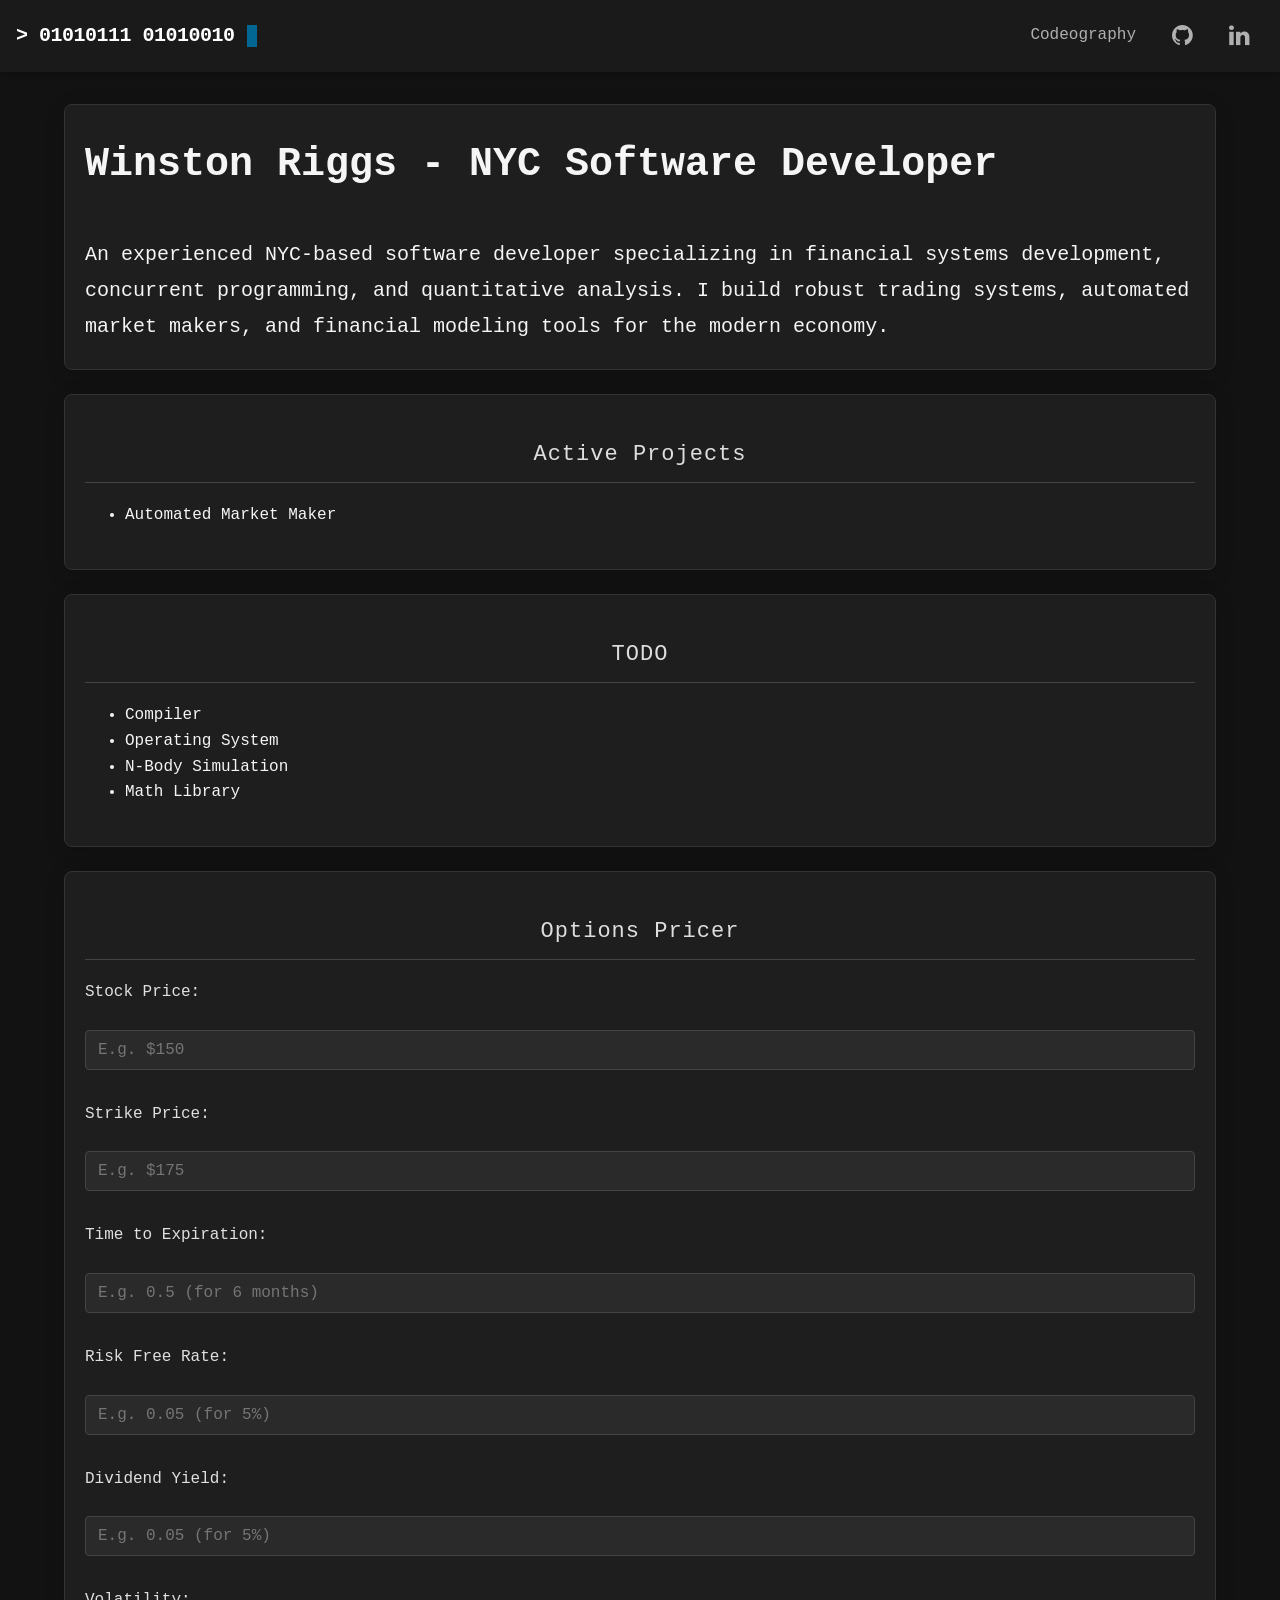
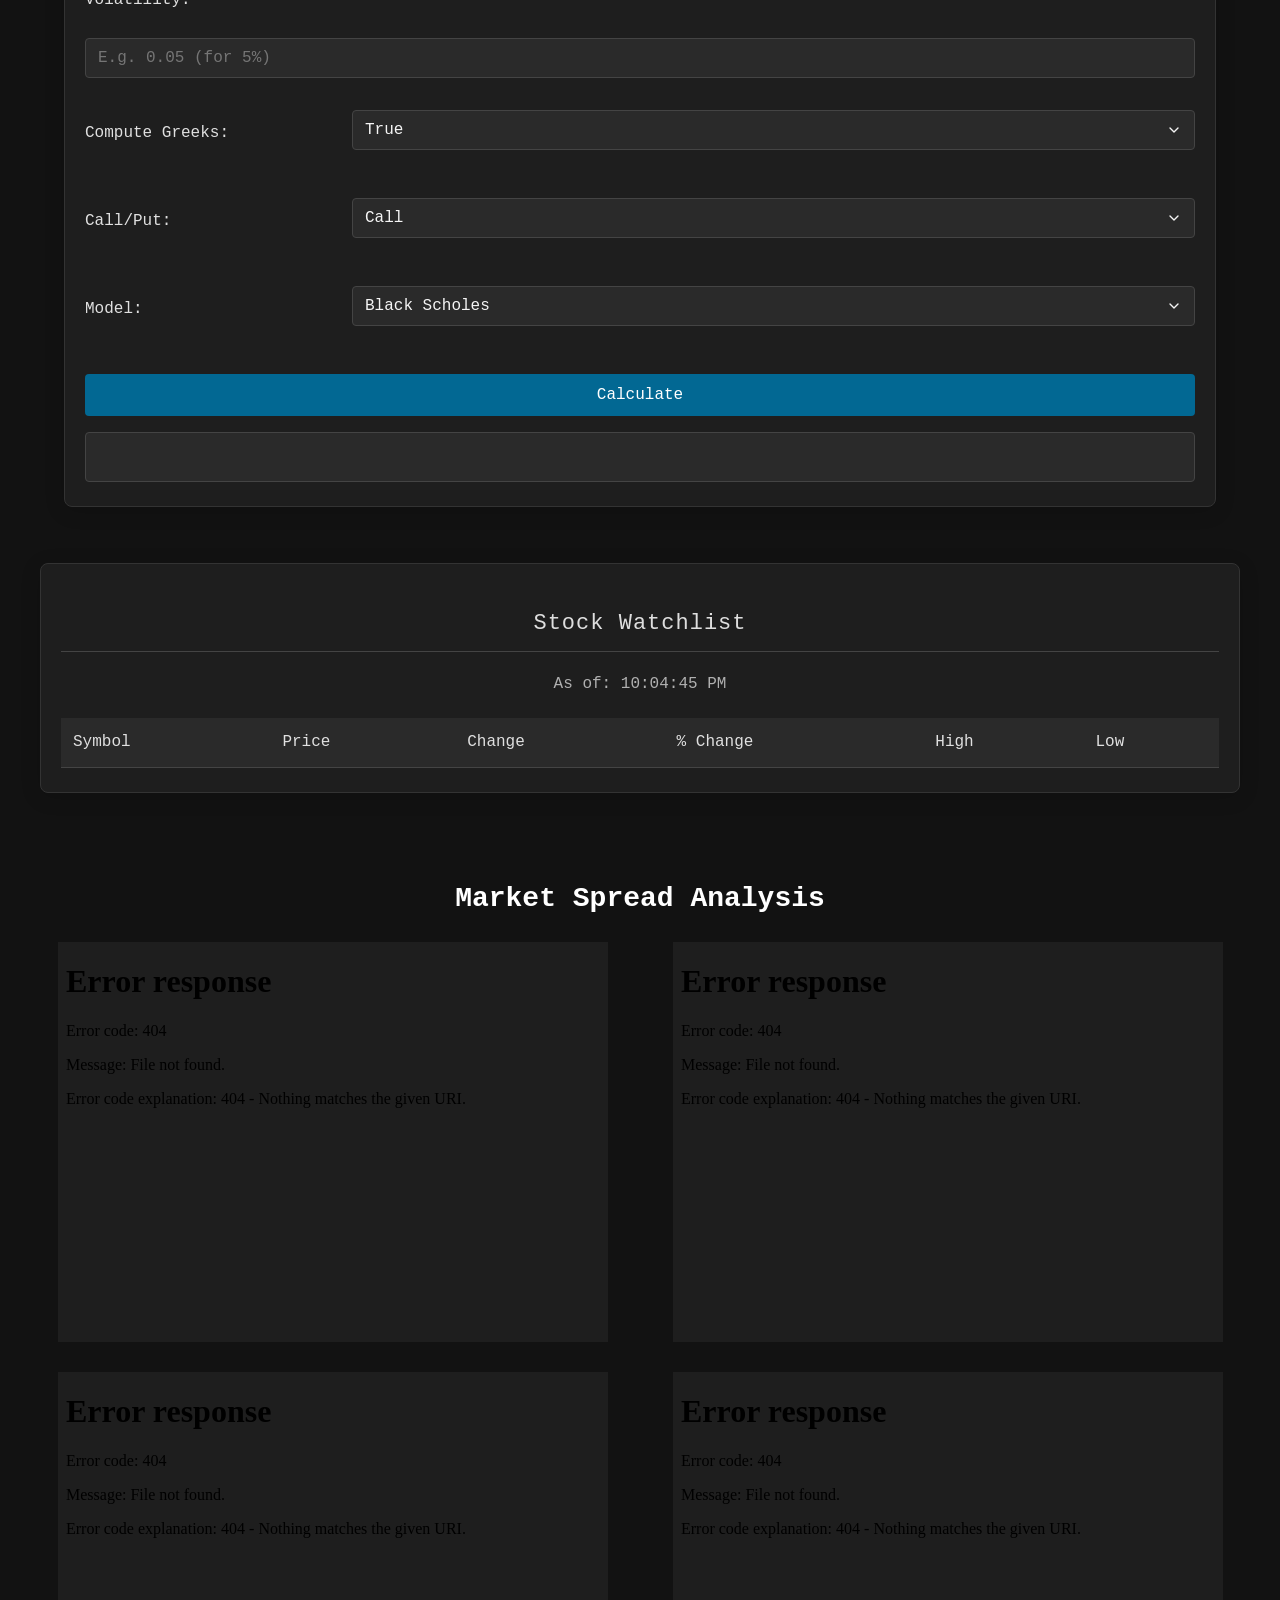
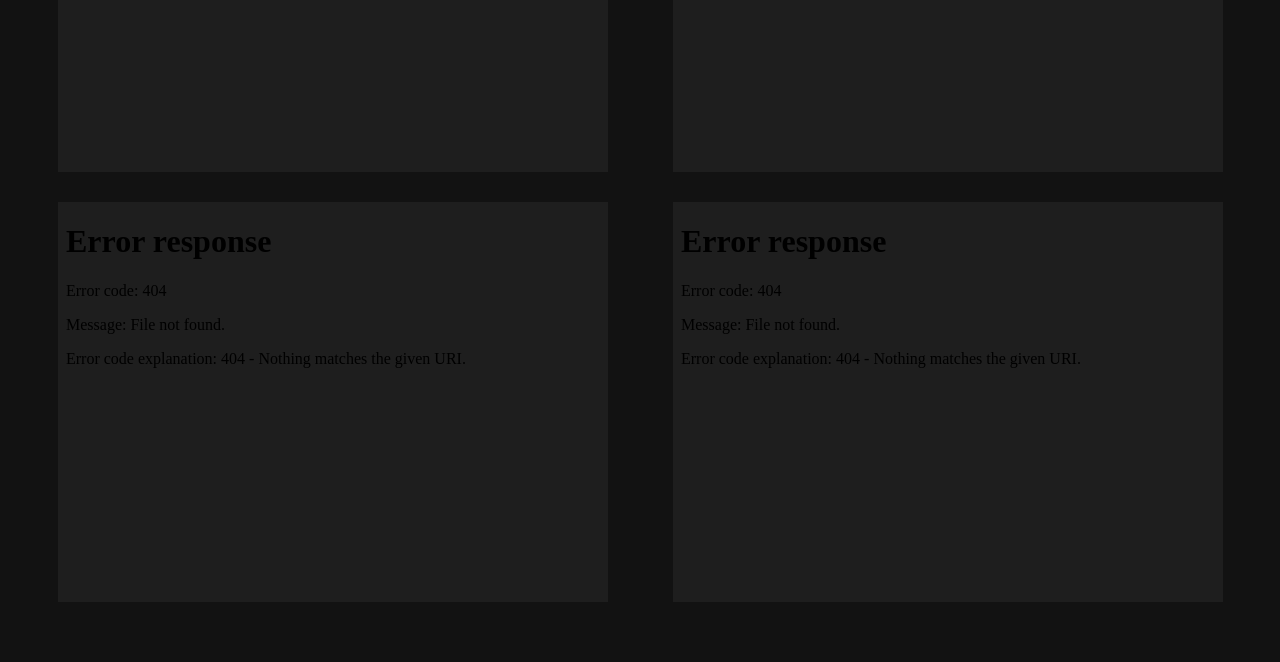
==== index.html @ 061d9a45 "Audio Graph" ====
<!DOCTYPE html>
<html lang="en">

<head>
  <title>Winston Riggs - NYC Software Developer | Financial Systems & Quantitative Development</title>

  <meta charset="UTF-8">
  <meta name="viewport" content="width=device-width, initial-scale=1.0">
  <meta name="description"
    content="Winston Riggs is an experienced NYC-based software developer specializing in financial systems, quantitative development, and concurrent programming. View portfolio and projects.">
  <meta name="author" content="Winston Riggs">

  <link rel="stylesheet" href="styles/styles.css">
  <link rel="stylesheet" href="https://cdnjs.cloudflare.com/ajax/libs/font-awesome/4.7.0/css/font-awesome.min.css">
  <link rel="icon" type="image/x-icon" href="assets/images/favicon.ico">

  <script src="scripts/script.js" defer></script>
</head>

<body>
  <header>
    <div class="header">
      <div class="logo">
        <a href="">
          <span class="logo_text">> 01010111 01010010</span>
          <span class="logo_cursor"></span>
        </a>
      </div>
      <div class="navbar">
        <a href="codeography.html">Codeography</a>
        <a class="fa fa-github" style="font-size:24px;" target="_blank" href="https://github.com/wriggs12"></a>
        <a class="fa fa-linkedin" style="font-size:24px;" target="_blank"
          href="https://www.linkedin.com/in/winstonriggs/"></a>
      </div>
    </div>
  </header>
  <main>
    <div class="home">
      <section>
        <div class="bio">
          <b style="font-size: 40px;">Winston Riggs - NYC Software Developer</b><br><br>
          An experienced NYC-based software developer specializing in financial systems development,
          concurrent programming, and quantitative analysis. I build robust trading
          systems, automated market makers, and financial modeling tools for the modern economy.

        </div>
        <div class="working">
          <h2>Active Projects</h2>
          <ul>
            <li>Automated Market Maker</li>
          </ul>
        </div>
        <div class="todo">
          <h2>TODO</h2>
          <ul>
            <li>Compiler</li>
            <li>Operating System</li>
            <li>N-Body Simulation</li>
            <li>Math Library</li>
          </ul>
        </div>
        <div class="options">
          <h2>Options Pricer</h2>

          <form id="calculationForm">
            <label for="stock_price">Stock Price:</label>
            <input type="number" id="stock_price" name="stock_price" required step="0.01" placeholder="E.g. $150" />

            <label for="strike_price">Strike Price:</label>
            <input type="number" id="strike_price" name="strike_price" required step="0.01" placeholder="E.g. $175">

            <label for="time_to_expiration">Time to Expiration:</label>
            <input type="number" id="time_to_expiration" name="time_to_expiration" required step="0.01"
              placeholder="E.g. 0.5 (for 6 months)">

            <label for="risk_free_rate">Risk Free Rate:</label>
            <input type="number" id="risk_free_rate" name="risk_free_rate" required step="0.01"
              placeholder="E.g. 0.05 (for 5%)">

            <label for="dividend_yield">Dividend Yield:</label>
            <input type="number" id="dividend_yield" name="dividend_yield" required step="0.01"
              placeholder="E.g. 0.05 (for 5%)">

            <label for="volatility">Volatility:</label>
            <input type="number" id="volatility" name="volatility" required step="0.01"
              placeholder="E.g. 0.05 (for 5%)">

            <div class="form-group">
              <label for="greeks">Compute Greeks:</label>
              <select id="include_greeks" name="include_greeks">
                <option value=1>True</option>
                <option value=0>False</option>
              </select>
            </div>

            <div class="form-group">
              <label for="type">Call/Put:</label>
              <select id="option_type" name="option_type">
                <option value=1>Call</option>
                <option value=0>Put</option>
              </select>
            </div>

            <div class="form-group">
              <label for="model">Model:</label>
              <select id="model" name="model">
                <option value="blackScholesPricing">Black Scholes</option>
                <option value="monteCarloPricing">Monte Carlo</option>
              </select>
            </div>

            <input id="option-submit" type="submit" value="Calculate">
          </form>

          <div id="option-output">
            <p id="option-price"></p>
            <p id="option-delta"></p>
            <p id="option-gamma"></p>
            <p id="option-theta"></p>
            <p id="option-vega"></p>
            <p id="option-rho"></p>
          </div>
        </div>
      </section>
    </div>
    <div class="stock-widget">
      <div class="stock-header">
        <h2>Stock Watchlist</h2>
        <p id="last-updated"></p>
      </div>

      <table class="stock-table">
        <thead>
          <tr>
            <th>Symbol</th>
            <th>Price</th>
            <th>Change</th>
            <th>% Change</th>
            <th>High</th>
            <th>Low</th>
          </tr>
        </thead>
        <tbody id="stock-data">
        </tbody>
      </table>
    </div>
<div class="graph-section">
      <h2>Market Spread Analysis</h2>
      <div class="graph-grid">
        <iframe loading="lazy" src="assets/graphs/market_liquidity_vs_market_volatility.html"
          class="graph-frame"></iframe>
        <iframe loading="lazy" src="assets/graphs/market_liquidity_vs_net_position.html" class="graph-frame"></iframe>
        <iframe loading="lazy" src="assets/graphs/market_volatility_vs_net_position.html" class="graph-frame"></iframe>
        <iframe loading="lazy" src="assets/graphs/risk_factor_vs_market_liquidity.html" class="graph-frame"></iframe>
        <iframe loading="lazy" src="assets/graphs/risk_factor_vs_market_volatility.html" class="graph-frame"></iframe>
        <iframe loading="lazy" src="assets/graphs/risk_factor_vs_net_position.html" class="graph-frame"></iframe>
      </div>
    </div>
  </main>
</body>

</html>
---- styles/styles.css ----
body {
  margin: 0;
  padding: 0;
  font-family: 'Courier Prime', 'Courier New', monospace;
  background-color: #121212;
  color: #f5f5f5;
  line-height: 1.6;
}

.header {
  display: flex;
  justify-content: space-between;
  align-items: center;
  padding: 12px 16px;
  background-color: #1a1a1a;
  box-shadow: 0 2px 8px rgba(0, 0, 0, 0.2);
  position: sticky;
  top: 0;
  z-index: 100;
  flex-wrap: wrap;
}

.navbar {
  display: flex;
  flex-wrap: wrap;
  margin: 0;
  gap: 4px;
}

.navbar a {
  color: #b0b0b0;
  padding: 8px 12px;
  text-decoration: none;
  font-size: 16px;
  border-radius: 4px;
  transition: all 0.2s ease;
}

.navbar a:hover {
  color: #ffffff;
  background-color: rgba(255, 255, 255, 0.05);
}

.logo {
  display: flex;
  font-size: 18px;
  align-items: center;
  gap: 8px;
  margin: 8px 0;
}

.logo a {
  text-decoration: none;
  color: white;
  font-weight: 700;
}

.logo_text {
  font-weight: 600;
  letter-spacing: -0.5px;
}

.logo_cursor {
  width: 10px;
  height: 22px;
  background: #026893;
  display: inline-block;
  animation: cursor-blink 1.2s steps(1) infinite;
  vertical-align: middle;
  border-radius: 0;
}

@keyframes cursor-blink {

  0%,
  100% {
    opacity: 1;
  }

  50% {
    opacity: 0;
  }
}

.home {
  width: 90%;
  max-width: 1200px;
  margin: 0 auto;
  padding: 24px 16px;
}

/* Row layout for working and todo sections */
.working-todo-row {
  display: flex;
  flex-direction: column;
  gap: 24px;
  margin-bottom: 24px;
}

@media (min-width: 768px) {
  .working-todo-row {
    flex-direction: row;
  }

  .working-todo-row .working,
  .working-todo-row .todo {
    flex: 1;
    margin-bottom: 0;
  }
}

.bio {
  font-size: 18px;
  line-height: 1.8;
  margin-bottom: 24px;
}

.bio,
.working,
.todo,
.options {
  width: 100%;
  padding: 20px 16px;
  border-radius: 8px;
  margin-bottom: 24px;
  background-color: #1e1e1e;
  box-shadow: 0 4px 20px rgba(0, 0, 0, 0.15);
  border: 1px solid #333;
  box-sizing: border-box;
}

/* Remove bottom margin when in row layout */
.working-todo-row .working,
.working-todo-row .todo {
  margin-bottom: 0;
}

.bio h2,
.working h2,
.todo h2,
.options h2 {
  text-align: center;
  font-size: 22px;
  margin-bottom: 20px;
  color: #dedede;
  font-weight: normal;
  letter-spacing: 1px;
  border-bottom: 1px solid #444;
  padding-bottom: 10px;
}

.options form {
  display: flex;
  flex-direction: column;
  color: #f5f5f5;
  width: 100%;
  gap: 16px;
}

.options form label {
  display: block;
  margin-bottom: 8px;
  font-weight: normal;
  color: #e0e0e0;
}

.options form input[type="number"] {
  width: 100%;
  padding: 10px 12px;
  margin-bottom: 16px;
  border: 1px solid #444;
  border-radius: 4px;
  font-size: 16px;
  font-family: 'Courier Prime', 'Courier New', monospace;
  background-color: #2a2a2a;
  color: #f5f5f5;
  transition: border-color 0.3s;
  box-sizing: border-box;
}

.options form input[type="number"]:focus {
  border-color: #026893;
  outline: none;
  box-shadow: 0 0 0 2px rgba(2, 104, 147, 0.2);
}

.options form input[type="submit"] {
  width: 100%;
  padding: 12px;
  background-color: #026893;
  border: none;
  border-radius: 4px;
  color: white;
  font-size: 16px;
  font-family: 'Courier Prime', 'Courier New', monospace;
  cursor: pointer;
  text-align: center;
  transition: background-color 0.3s;
}

.options form input[type="submit"]:hover {
  background-color: #0284c7;
}

.options form select {
  padding: 10px 12px;
  margin-bottom: 16px;
  border: 1px solid #444;
  border-radius: 4px;
  background-color: #2a2a2a;
  color: #f5f5f5;
  font-size: 16px;
  font-family: 'Courier Prime', 'Courier New', monospace;
  cursor: pointer;
  width: 100%;
  box-sizing: border-box;
  appearance: none;
  background-image: url("data:image/svg+xml,%3Csvg xmlns='http://www.w3.org/2000/svg' width='16' height='16' viewBox='0 0 24 24' fill='none' stroke='%23f5f5f5' stroke-width='2' stroke-linecap='round' stroke-linejoin='round'%3E%3Cpath d='M6 9l6 6 6-6'/%3E%3C/svg%3E");
  background-repeat: no-repeat;
  background-position: right 12px center;
}

.options form select:focus {
  border-color: #026893;
  outline: none;
}

.options form select option {
  background-color: #2a2a2a;
  color: #f5f5f5;
  font-family: 'Courier Prime', 'Courier New', monospace;
}

#option-output,
#email-output {
  background-color: #2a2a2a;
  border-radius: 4px;
  color: #f5f5f5;
  padding: 16px;
  margin-top: 16px;
  border: 1px solid #444;
  font-family: 'Courier Prime', 'Courier New', monospace;
}

.form-group {
  display: flex;
  flex-direction: column;
  margin-bottom: 16px;
  width: 100%;
}

/* Mobile-first approach */
@media (min-width: 576px) {
  .home {
    padding: 32px 24px;
  }

  .bio,
  .working,
  .todo,
  .options {
    padding: 24px 20px;
  }

  .navbar a {
    padding: 10px 14px;
  }
}

@media (min-width: 768px) {
  .form-group {
    flex-direction: row;
    align-items: center;
    gap: 16px;
  }

  .form-group label {
    width: 30%;
    margin-bottom: 0;
  }

  .form-group select,
  .form-group input {
    width: 70%;
    margin-bottom: 0;
  }

  .navbar {
    gap: 8px;
  }

  .logo {
    font-size: 20px;
  }

  .bio {
    font-size: 20px;
  }
}

/* Add typewriter styling for text content */
.bio p,
.working p,
.todo p {
  font-family: 'Courier Prime', 'Courier New', monospace;
  letter-spacing: 0.5px;
}

/* Improve readability of code blocks with typewriter font */
code,
pre {
  font-family: 'Courier Prime', 'Courier New', monospace;
  background-color: #2a2a2a;
  border-radius: 4px;
  padding: 2px 6px;
  font-size: 0.9em;
}

pre {
  padding: 16px;
  overflow-x: auto;
  white-space: pre-wrap;
}

/* Add some styling specifically for mobile viewports */
@media (max-width: 576px) {
  .header {
    padding: 10px;
    flex-direction: column;
    align-items: flex-start;
  }

  .navbar {
    margin-top: 10px;
    width: 100%;
    justify-content: space-between;
  }

  .navbar a {
    font-size: 14px;
    padding: 8px 10px;
  }

  h2 {
    font-size: 20px;
  }

  /* Make sure the side-by-side sections stack properly on very small screens */
  .working-todo-row {
    flex-direction: column;
  }

  .working-todo-row .working,
  .working-todo-row .todo {
    width: 100%;
    margin-bottom: 24px;
  }

  .working-todo-row .todo:last-child {
    margin-bottom: 0;
  }
}

.stock-widget {
  width: 100%;
  max-width: 1200px;
  margin: 0 auto;
  padding: 20px 16px;
  border-radius: 8px;
  background-color: #1e1e1e;
  box-shadow: 0 4px 20px rgba(0, 0, 0, 0.15);
  border: 1px solid #333;
  box-sizing: border-box;
  margin-bottom: 24px;
  font-family: 'Courier Prime', 'Courier New', monospace;
  color: #f5f5f5;
}

.stock-header {
  margin-bottom: 20px;
}

.stock-header h2 {
  text-align: center;
  font-size: 22px;
  margin-bottom: 20px;
  color: #dedede;
  font-weight: normal;
  letter-spacing: 1px;
  border-bottom: 1px solid #444;
  padding-bottom: 10px;
  width: 100%;
}

.stock-header p {
  color: #b0b0b0;
  text-align: center;
}

.stock-controls {
  display: flex;
  gap: 10px;
  margin-bottom: 20px;
  justify-content: center;
}

.stock-controls button {
  padding: 12px;
  background-color: #026893;
  color: white;
  border: none;
  border-radius: 4px;
  cursor: pointer;
  font-size: 16px;
  font-family: 'Courier Prime', 'Courier New', monospace;
  transition: background-color 0.3s;
}

.stock-controls button:hover {
  background-color: #0284c7;
}

.stock-table {
  width: 100%;
  border-collapse: collapse;
  margin-top: 16px;
}

.stock-table th,
.stock-table td {
  padding: 12px;
  text-align: left;
  border-bottom: 1px solid #444;
  font-family: 'Courier Prime', 'Courier New', monospace;
}

.stock-table th {
  background-color: #2a2a2a;
  font-weight: normal;
  color: #e0e0e0;
}

.stock-table tr:hover {
  background-color: rgba(2, 104, 147, 0.1);
}

.positive {
  color: #4ade80;
}

.negative {
  color: #f87171;
}

.codeography-section {
  width: 90%;
  max-width: 1200px;
  margin: 0 auto 40px;
  padding: 20px 16px;
  scroll-margin-top: 70px;
}

.codeography-section h2 {
  text-align: center;
  font-size: 22px;
  margin-bottom: 24px;
  color: #dedede;
  font-weight: normal;
  letter-spacing: 1px;
  border-bottom: 1px solid #444;
  padding-bottom: 10px;
}

.project-list {
  display: flex;
  flex-direction: column;
  gap: 16px;
}

.project-card {
  background-color: #1e1e1e;
  border: 1px solid #333;
  border-radius: 8px;
  padding: 20px 24px;
  box-shadow: 0 4px 20px rgba(0, 0, 0, 0.15);
  transition: border-color 0.2s ease;
}

.project-card:hover {
  border-color: #026893;
}

.project-header {
  display: flex;
  align-items: baseline;
  flex-wrap: wrap;
  gap: 12px;
  margin-bottom: 10px;
}

.project-title {
  font-size: 17px;
  font-weight: 600;
  color: #026893;
  text-decoration: none;
  letter-spacing: 0.3px;
}

.project-title:hover {
  color: #0284c7;
  text-decoration: underline;
}

.project-tags {
  display: flex;
  flex-wrap: wrap;
  gap: 6px;
}

.tag {
  font-size: 11px;
  padding: 2px 8px;
  border-radius: 4px;
  background-color: rgba(2, 104, 147, 0.15);
  color: #7ec8e3;
  border: 1px solid rgba(2, 104, 147, 0.3);
  letter-spacing: 0.5px;
}

.project-blurb {
  color: #b0b0b0;
  font-size: 14px;
  line-height: 1.7;
  margin: 0;
}

.graph-section {
  margin: 40px auto;
  padding: 20px;
  max-width: 1200px;
  color: #ffffff;
}

.graph-section h2 {
  text-align: center;
  margin-bottom: 20px;
  font-size: 28px;
}

.graph-grid {
  display: grid;
  grid-template-columns: repeat(2, 1fr);
  gap: 30px;
  justify-items: center;
}

.graph-frame {
  width: 100%;
  max-width: 550px;
  height: 400px;
  border: none;
  background-color: #1e1e1e;
}

/* Mobile responsiveness adjustments */
@media (max-width: 768px) {
  .stock-controls {
    flex-direction: column;
    align-items: center;
  }

  .stock-controls button {
    width: 100%;
  }

  .stock-table th,
  .stock-table td {
    padding: 8px;
    font-size: 14px;
  }
}

@media (min-width: 576px) {
  .stock-widget {
    padding: 24px 20px;
  }
}

@media (max-width: 768px) {
  .graph-grid {
    grid-template-columns: 1fr;
  }

  .graph-frame {
    height: 350px;
  }
}
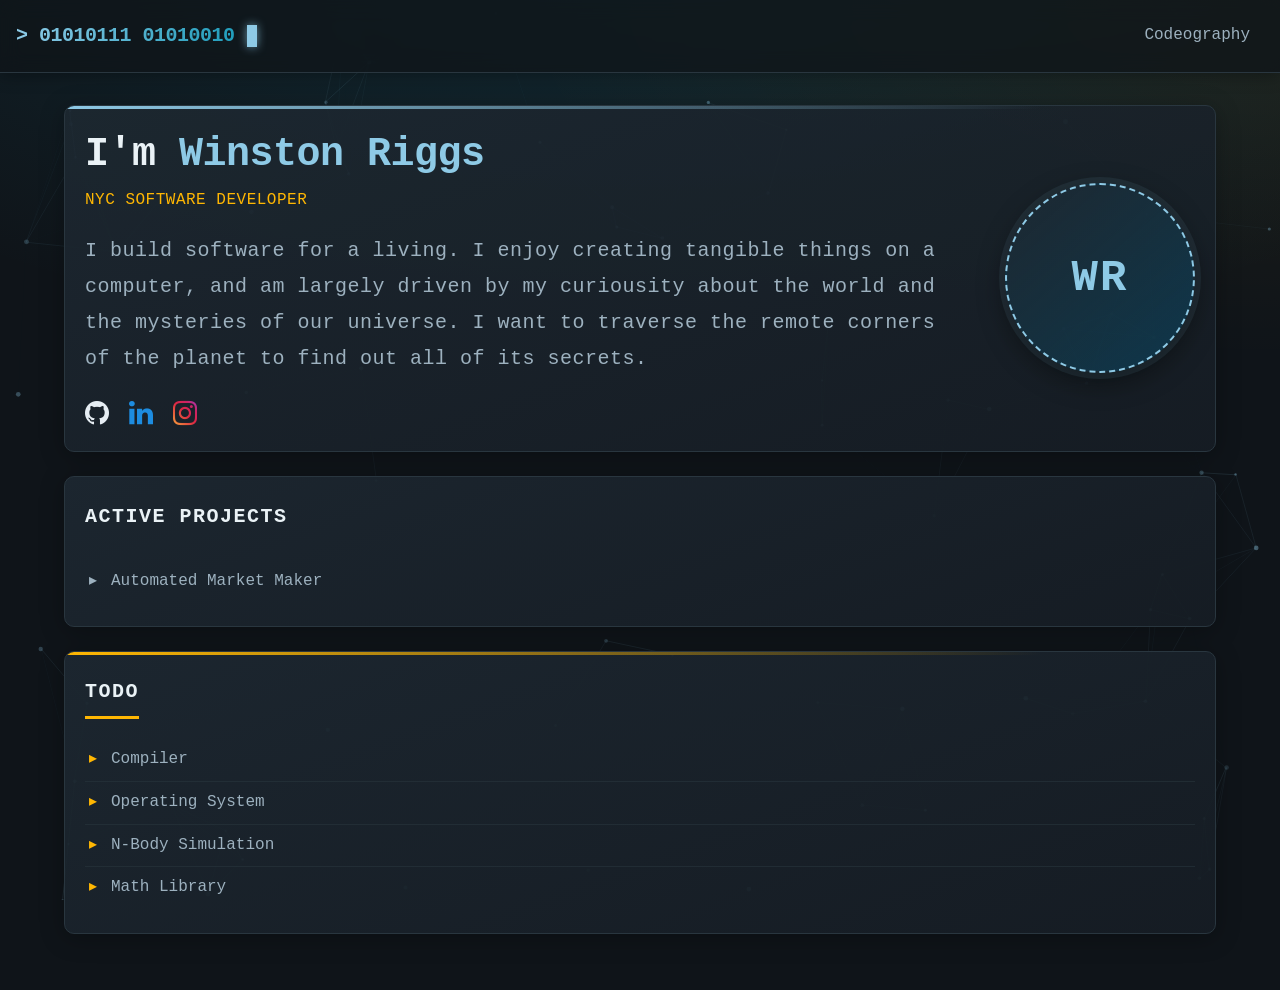
==== commit d0edf194: "New Theme" ====
--- a/index.html
+++ b/index.html
@@ -15,9 +15,12 @@
   <link rel="icon" type="image/x-icon" href="assets/images/favicon.ico">
 
   <script src="scripts/script.js" defer></script>
+  <script src="scripts/particles.js" defer></script>
 </head>
 
 <body>
+  <canvas id="particles-bg" aria-hidden="true"></canvas>
+
   <header>
     <div class="header">
       <div class="logo">
@@ -28,28 +31,46 @@
       </div>
       <div class="navbar">
         <a href="codeography.html">Codeography</a>
-        <a class="fa fa-github" style="font-size:24px;" target="_blank" href="https://github.com/wriggs12"></a>
-        <a class="fa fa-linkedin" style="font-size:24px;" target="_blank"
-          href="https://www.linkedin.com/in/winstonriggs/"></a>
       </div>
     </div>
   </header>
+
   <main>
     <div class="home">
       <section>
         <div class="bio">
-          <b style="font-size: 40px;">Winston Riggs - NYC Software Developer</b><br><br>
-          An experienced NYC-based software developer specializing in financial systems development,
-          concurrent programming, and quantitative analysis. I build robust trading
-          systems, automated market makers, and financial modeling tools for the modern economy.
+          <div class="bio-text-col">
+            <h1 class="bio-title">I'm <span class="bio-name">Winston Riggs</span></h1>
+            <p class="bio-role">NYC Software Developer</p>
+            <p class="bio-text">I build software for a living. I enjoy creating tangible things on a computer, and am
+              largely driven by my curiousity about the world and the mysteries of our universe. I want to traverse the
+              remote corners of the planet to find out all of its secrets.</p>
 
+            <div class="socials">
+              <a class="fa fa-github" target="_blank" rel="noopener" aria-label="GitHub"
+                href="https://github.com/wriggs12"></a>
+              <a class="fa fa-linkedin" target="_blank" rel="noopener" aria-label="LinkedIn"
+                href="https://www.linkedin.com/in/winstonriggs/"></a>
+              <a class="fa fa-instagram" target="_blank" rel="noopener" aria-label="Instagram"
+                href="https://www.instagram.com/winston_riggs/"></a>
+            </div>
+          </div>
+
+          <!--
+            HEADSHOT: drop the photo at assets/images/headshot.jpg, then replace the
+            placeholder div below with this line (styling is already in place):
+            <img class="headshot" src="assets/images/headshot.jpg" alt="Winston Riggs">
+          -->
+          <div class="headshot headshot--placeholder" aria-hidden="true">WR</div>
         </div>
+
         <div class="working">
           <h2>Active Projects</h2>
           <ul>
             <li>Automated Market Maker</li>
           </ul>
         </div>
+
         <div class="todo">
           <h2>TODO</h2>
           <ul>
@@ -59,7 +80,8 @@
             <li>Math Library</li>
           </ul>
         </div>
-        <div class="options">
+
+        <!-- <div class="options">
           <h2>Options Pricer</h2>
 
           <form id="calculationForm">
@@ -120,10 +142,11 @@
             <p id="option-vega"></p>
             <p id="option-rho"></p>
           </div>
-        </div>
+        </div> -->
       </section>
     </div>
-    <div class="stock-widget">
+
+    <!-- <div class="stock-widget">
       <div class="stock-header">
         <h2>Stock Watchlist</h2>
         <p id="last-updated"></p>
@@ -143,8 +166,9 @@
         <tbody id="stock-data">
         </tbody>
       </table>
-    </div>
-<div class="graph-section">
+    </div> -->
+
+    <!-- <div class="graph-section">
       <h2>Market Spread Analysis</h2>
       <div class="graph-grid">
         <iframe loading="lazy" src="assets/graphs/market_liquidity_vs_market_volatility.html"
@@ -155,7 +179,7 @@
         <iframe loading="lazy" src="assets/graphs/risk_factor_vs_market_volatility.html" class="graph-frame"></iframe>
         <iframe loading="lazy" src="assets/graphs/risk_factor_vs_net_position.html" class="graph-frame"></iframe>
       </div>
-    </div>
+    </div> -->
   </main>
 </body>
 
--- a/styles/styles.css
+++ b/styles/styles.css
@@ -1,10 +1,42 @@
+:root {
+  --bg: #0f1419;
+  --surface: #161d24;
+  --surface-2: #1d2831;
+  --border: #29363f;
+
+  --text-1: #eaf2f6;
+  --text-2: #9db1bf;
+
+  --brand: #8ecae6;
+  --brand-deep: #219ebc;
+  --brand-dark: var(--brand-dark);
+  --accent: #ffb703;
+  --accent-warm: #fb8500;
+  --success: var(--success);
+  --danger: var(--danger);
+}
+
 body {
   margin: 0;
   padding: 0;
   font-family: 'Courier Prime', 'Courier New', monospace;
-  background-color: #121212;
-  color: #f5f5f5;
+  background-color: var(--bg);
+  background-image:
+    radial-gradient(ellipse 80% 50% at 50% -10%, rgba(33, 158, 188, 0.18), transparent),
+    radial-gradient(ellipse 60% 40% at 100% 0%, rgba(255, 183, 3, 0.07), transparent);
+  background-attachment: fixed;
+  color: var(--text-1);
   line-height: 1.6;
+}
+
+#particles-bg {
+  position: fixed;
+  top: 0;
+  left: 0;
+  width: 100%;
+  height: 100%;
+  z-index: -1;
+  pointer-events: none;
 }
 
 .header {
@@ -12,8 +44,11 @@
   justify-content: space-between;
   align-items: center;
   padding: 12px 16px;
-  background-color: #1a1a1a;
-  box-shadow: 0 2px 8px rgba(0, 0, 0, 0.2);
+  background-color: rgba(15, 20, 25, 0.75);
+  backdrop-filter: blur(10px);
+  -webkit-backdrop-filter: blur(10px);
+  border-bottom: 1px solid var(--border);
+  box-shadow: 0 2px 16px rgba(0, 0, 0, 0.35);
   position: sticky;
   top: 0;
   z-index: 100;
@@ -28,7 +63,7 @@
 }
 
 .navbar a {
-  color: #b0b0b0;
+  color: var(--text-2);
   padding: 8px 12px;
   text-decoration: none;
   font-size: 16px;
@@ -37,8 +72,8 @@
 }
 
 .navbar a:hover {
-  color: #ffffff;
-  background-color: rgba(255, 255, 255, 0.05);
+  color: var(--brand);
+  background-color: rgba(142, 202, 230, 0.1);
 }
 
 .logo {
@@ -58,12 +93,17 @@
 .logo_text {
   font-weight: 600;
   letter-spacing: -0.5px;
+  background: linear-gradient(90deg, var(--brand) 0%, var(--brand-deep) 100%);
+  -webkit-background-clip: text;
+  background-clip: text;
+  color: transparent;
 }
 
 .logo_cursor {
   width: 10px;
   height: 22px;
-  background: #026893;
+  background: var(--brand);
+  box-shadow: 0 0 10px rgba(142, 202, 230, 0.7);
   display: inline-block;
   animation: cursor-blink 1.2s steps(1) infinite;
   vertical-align: middle;
@@ -113,20 +153,168 @@
   font-size: 18px;
   line-height: 1.8;
   margin-bottom: 24px;
+  display: flex;
+  flex-direction: column-reverse;
+  align-items: center;
+  gap: 28px;
+}
+
+.bio-text-col {
+  flex: 1;
+  min-width: 0;
+}
+
+.bio-title {
+  font-size: 34px;
+  line-height: 1.25;
+  font-weight: 700;
+  margin: 0;
+  letter-spacing: -0.5px;
+}
+
+.bio-name {
+  color: var(--brand);
+}
+
+.bio-role {
+  margin: 6px 0 18px;
+  font-size: 16px;
+  letter-spacing: 2px;
+  text-transform: uppercase;
+  color: var(--accent);
+}
+
+.bio-text {
+  margin: 0;
+  color: var(--text-2);
+}
+
+.headshot {
+  flex: none;
+  width: 160px;
+  height: 160px;
+  border-radius: 50%;
+  object-fit: cover;
+  border: 2px solid var(--brand);
+  box-shadow: 0 0 0 6px rgba(142, 202, 230, 0.08), 0 8px 28px rgba(0, 0, 0, 0.45);
+}
+
+.headshot--placeholder {
+  display: flex;
+  align-items: center;
+  justify-content: center;
+  font-size: 44px;
+  font-weight: 700;
+  letter-spacing: 2px;
+  color: var(--brand);
+  background: linear-gradient(140deg, var(--surface-2), rgba(2, 104, 147, 0.35));
+  border-style: dashed;
+  box-sizing: border-box;
+}
+
+@media (min-width: 768px) {
+  .bio {
+    flex-direction: row;
+    align-items: center;
+    gap: 36px;
+  }
+
+  .bio-title {
+    font-size: 40px;
+  }
+
+  .headshot {
+    width: 190px;
+    height: 190px;
+  }
+}
+
+.socials {
+  display: flex;
+  flex-direction: row;
+  align-items: center;
+  gap: 20px;
+  padding-top: 22px;
+}
+
+.socials a {
+  font-size: 28px;
+  text-decoration: none;
+  transition: transform 0.25s ease, filter 0.25s ease;
+}
+
+.socials a:hover {
+  transform: translateY(-3px) scale(1.08);
+  filter: brightness(1.15);
+}
+
+.socials .fa-github {
+  color: #e6edf3;
+}
+
+.socials .fa-linkedin {
+  color: #1d8ce0;
+}
+
+/* Instagram's brand mark is a gradient — paint it onto the glyph itself */
+.socials .fa-instagram {
+  background: linear-gradient(45deg, #f9a03f 5%, #e8683c 25%, #dc2743 50%, #cc2366 75%, #a33bb5 95%);
+  -webkit-background-clip: text;
+  background-clip: text;
+  color: transparent;
 }
 
 .bio,
 .working,
 .todo,
 .options {
-  width: 100%;
-  padding: 20px 16px;
-  border-radius: 8px;
+  --card-accent: var(--brand);
+  position: relative;
+  overflow: hidden;
+  width: 100%;
+  padding: 24px 20px;
+  border-radius: 10px;
   margin-bottom: 24px;
-  background-color: #1e1e1e;
-  box-shadow: 0 4px 20px rgba(0, 0, 0, 0.15);
-  border: 1px solid #333;
+  background-image: linear-gradient(160deg, rgba(29, 40, 49, 0.92) 0%, rgba(22, 29, 36, 0.92) 100%);
+  box-shadow: 0 4px 24px rgba(0, 0, 0, 0.28);
+  border: 1px solid var(--border);
   box-sizing: border-box;
+  transition: border-color 0.25s ease, box-shadow 0.25s ease, transform 0.25s ease;
+}
+
+/* Accent bar along the top of every card */
+.bio::before,
+.working::before,
+.todo::before,
+.options::before {
+  content: "";
+  position: absolute;
+  top: 0;
+  left: 0;
+  right: 0;
+  height: 3px;
+  background: linear-gradient(90deg, var(--card-accent), transparent 85%);
+}
+
+.bio:hover,
+.working:hover,
+.todo:hover,
+.options:hover {
+  transform: translateY(-2px);
+  border-color: color-mix(in srgb, var(--card-accent) 45%, var(--border));
+  box-shadow: 0 8px 30px rgba(0, 0, 0, 0.38);
+}
+
+.working {
+  --card-accent: var(--success);
+}
+
+.todo {
+  --card-accent: var(--accent);
+}
+
+.options {
+  --card-accent: var(--brand-deep);
 }
 
 /* Remove bottom margin when in row layout */
@@ -139,20 +327,56 @@
 .working h2,
 .todo h2,
 .options h2 {
-  text-align: center;
-  font-size: 22px;
-  margin-bottom: 20px;
-  color: #dedede;
-  font-weight: normal;
-  letter-spacing: 1px;
-  border-bottom: 1px solid #444;
-  padding-bottom: 10px;
+  display: inline-block;
+  font-size: 20px;
+  margin: 0 0 20px;
+  color: var(--text-1);
+  font-weight: 600;
+  letter-spacing: 1.5px;
+  text-transform: uppercase;
+  border-bottom: 3px solid var(--card-accent);
+  padding-bottom: 8px;
+}
+
+.working ul,
+.todo ul {
+  list-style: none;
+  margin: 0;
+  padding: 0;
+}
+
+.working li,
+.todo li {
+  position: relative;
+  padding: 8px 0 8px 26px;
+  color: var(--text-2);
+  border-bottom: 1px solid rgba(41, 54, 63, 0.6);
+  transition: color 0.2s ease, padding-left 0.2s ease;
+}
+
+.working li:last-child,
+.todo li:last-child {
+  border-bottom: none;
+}
+
+.working li::before,
+.todo li::before {
+  content: "▸";
+  position: absolute;
+  left: 4px;
+  color: var(--card-accent);
+}
+
+.working li:hover,
+.todo li:hover {
+  color: var(--text-1);
+  padding-left: 32px;
 }
 
 .options form {
   display: flex;
   flex-direction: column;
-  color: #f5f5f5;
+  color: var(--text-1);
   width: 100%;
   gap: 16px;
 }
@@ -161,25 +385,25 @@
   display: block;
   margin-bottom: 8px;
   font-weight: normal;
-  color: #e0e0e0;
+  color: var(--text-2);
 }
 
 .options form input[type="number"] {
   width: 100%;
   padding: 10px 12px;
   margin-bottom: 16px;
-  border: 1px solid #444;
+  border: 1px solid var(--border);
   border-radius: 4px;
   font-size: 16px;
   font-family: 'Courier Prime', 'Courier New', monospace;
-  background-color: #2a2a2a;
-  color: #f5f5f5;
+  background-color: var(--surface-2);
+  color: var(--text-1);
   transition: border-color 0.3s;
   box-sizing: border-box;
 }
 
 .options form input[type="number"]:focus {
-  border-color: #026893;
+  border-color: var(--brand-dark);
   outline: none;
   box-shadow: 0 0 0 2px rgba(2, 104, 147, 0.2);
 }
@@ -187,7 +411,7 @@
 .options form input[type="submit"] {
   width: 100%;
   padding: 12px;
-  background-color: #026893;
+  background-color: var(--brand-dark);
   border: none;
   border-radius: 4px;
   color: white;
@@ -199,16 +423,16 @@
 }
 
 .options form input[type="submit"]:hover {
-  background-color: #0284c7;
+  background-color: var(--brand-deep);
 }
 
 .options form select {
   padding: 10px 12px;
   margin-bottom: 16px;
-  border: 1px solid #444;
+  border: 1px solid var(--border);
   border-radius: 4px;
-  background-color: #2a2a2a;
-  color: #f5f5f5;
+  background-color: var(--surface-2);
+  color: var(--text-1);
   font-size: 16px;
   font-family: 'Courier Prime', 'Courier New', monospace;
   cursor: pointer;
@@ -221,24 +445,24 @@
 }
 
 .options form select:focus {
-  border-color: #026893;
+  border-color: var(--brand-dark);
   outline: none;
 }
 
 .options form select option {
-  background-color: #2a2a2a;
-  color: #f5f5f5;
+  background-color: var(--surface-2);
+  color: var(--text-1);
   font-family: 'Courier Prime', 'Courier New', monospace;
 }
 
 #option-output,
 #email-output {
-  background-color: #2a2a2a;
+  background-color: var(--surface-2);
   border-radius: 4px;
-  color: #f5f5f5;
+  color: var(--text-1);
   padding: 16px;
   margin-top: 16px;
-  border: 1px solid #444;
+  border: 1px solid var(--border);
   font-family: 'Courier Prime', 'Courier New', monospace;
 }
 
@@ -310,7 +534,7 @@
 code,
 pre {
   font-family: 'Courier Prime', 'Courier New', monospace;
-  background-color: #2a2a2a;
+  background-color: var(--surface-2);
   border-radius: 4px;
   padding: 2px 6px;
   font-size: 0.9em;
@@ -367,13 +591,13 @@
   margin: 0 auto;
   padding: 20px 16px;
   border-radius: 8px;
-  background-color: #1e1e1e;
+  background-color: var(--surface);
   box-shadow: 0 4px 20px rgba(0, 0, 0, 0.15);
-  border: 1px solid #333;
+  border: 1px solid var(--border);
   box-sizing: border-box;
   margin-bottom: 24px;
   font-family: 'Courier Prime', 'Courier New', monospace;
-  color: #f5f5f5;
+  color: var(--text-1);
 }
 
 .stock-header {
@@ -384,16 +608,16 @@
   text-align: center;
   font-size: 22px;
   margin-bottom: 20px;
-  color: #dedede;
+  color: var(--text-1);
   font-weight: normal;
   letter-spacing: 1px;
-  border-bottom: 1px solid #444;
+  border-bottom: 1px solid var(--border);
   padding-bottom: 10px;
   width: 100%;
 }
 
 .stock-header p {
-  color: #b0b0b0;
+  color: var(--text-2);
   text-align: center;
 }
 
@@ -406,7 +630,7 @@
 
 .stock-controls button {
   padding: 12px;
-  background-color: #026893;
+  background-color: var(--brand-dark);
   color: white;
   border: none;
   border-radius: 4px;
@@ -417,7 +641,7 @@
 }
 
 .stock-controls button:hover {
-  background-color: #0284c7;
+  background-color: var(--brand-deep);
 }
 
 .stock-table {
@@ -430,14 +654,14 @@
 .stock-table td {
   padding: 12px;
   text-align: left;
-  border-bottom: 1px solid #444;
+  border-bottom: 1px solid var(--border);
   font-family: 'Courier Prime', 'Courier New', monospace;
 }
 
 .stock-table th {
-  background-color: #2a2a2a;
+  background-color: var(--surface-2);
   font-weight: normal;
-  color: #e0e0e0;
+  color: var(--text-2);
 }
 
 .stock-table tr:hover {
@@ -445,11 +669,11 @@
 }
 
 .positive {
-  color: #4ade80;
+  color: var(--success);
 }
 
 .negative {
-  color: #f87171;
+  color: var(--danger);
 }
 
 .codeography-section {
@@ -464,10 +688,10 @@
   text-align: center;
   font-size: 22px;
   margin-bottom: 24px;
-  color: #dedede;
+  color: var(--text-1);
   font-weight: normal;
   letter-spacing: 1px;
-  border-bottom: 1px solid #444;
+  border-bottom: 1px solid var(--border);
   padding-bottom: 10px;
 }
 
@@ -478,8 +702,8 @@
 }
 
 .project-card {
-  background-color: #1e1e1e;
-  border: 1px solid #333;
+  background-color: var(--surface);
+  border: 1px solid var(--border);
   border-radius: 8px;
   padding: 20px 24px;
   box-shadow: 0 4px 20px rgba(0, 0, 0, 0.15);
@@ -487,7 +711,7 @@
 }
 
 .project-card:hover {
-  border-color: #026893;
+  border-color: var(--brand-dark);
 }
 
 .project-header {
@@ -501,13 +725,13 @@
 .project-title {
   font-size: 17px;
   font-weight: 600;
-  color: #026893;
+  color: var(--brand-dark);
   text-decoration: none;
   letter-spacing: 0.3px;
 }
 
 .project-title:hover {
-  color: #0284c7;
+  color: var(--brand-deep);
   text-decoration: underline;
 }
 
@@ -522,13 +746,13 @@
   padding: 2px 8px;
   border-radius: 4px;
   background-color: rgba(2, 104, 147, 0.15);
-  color: #7ec8e3;
+  color: var(--brand);
   border: 1px solid rgba(2, 104, 147, 0.3);
   letter-spacing: 0.5px;
 }
 
 .project-blurb {
-  color: #b0b0b0;
+  color: var(--text-2);
   font-size: 14px;
   line-height: 1.7;
   margin: 0;
@@ -559,7 +783,7 @@
   max-width: 550px;
   height: 400px;
   border: none;
-  background-color: #1e1e1e;
+  background-color: var(--surface);
 }
 
 /* Mobile responsiveness adjustments */
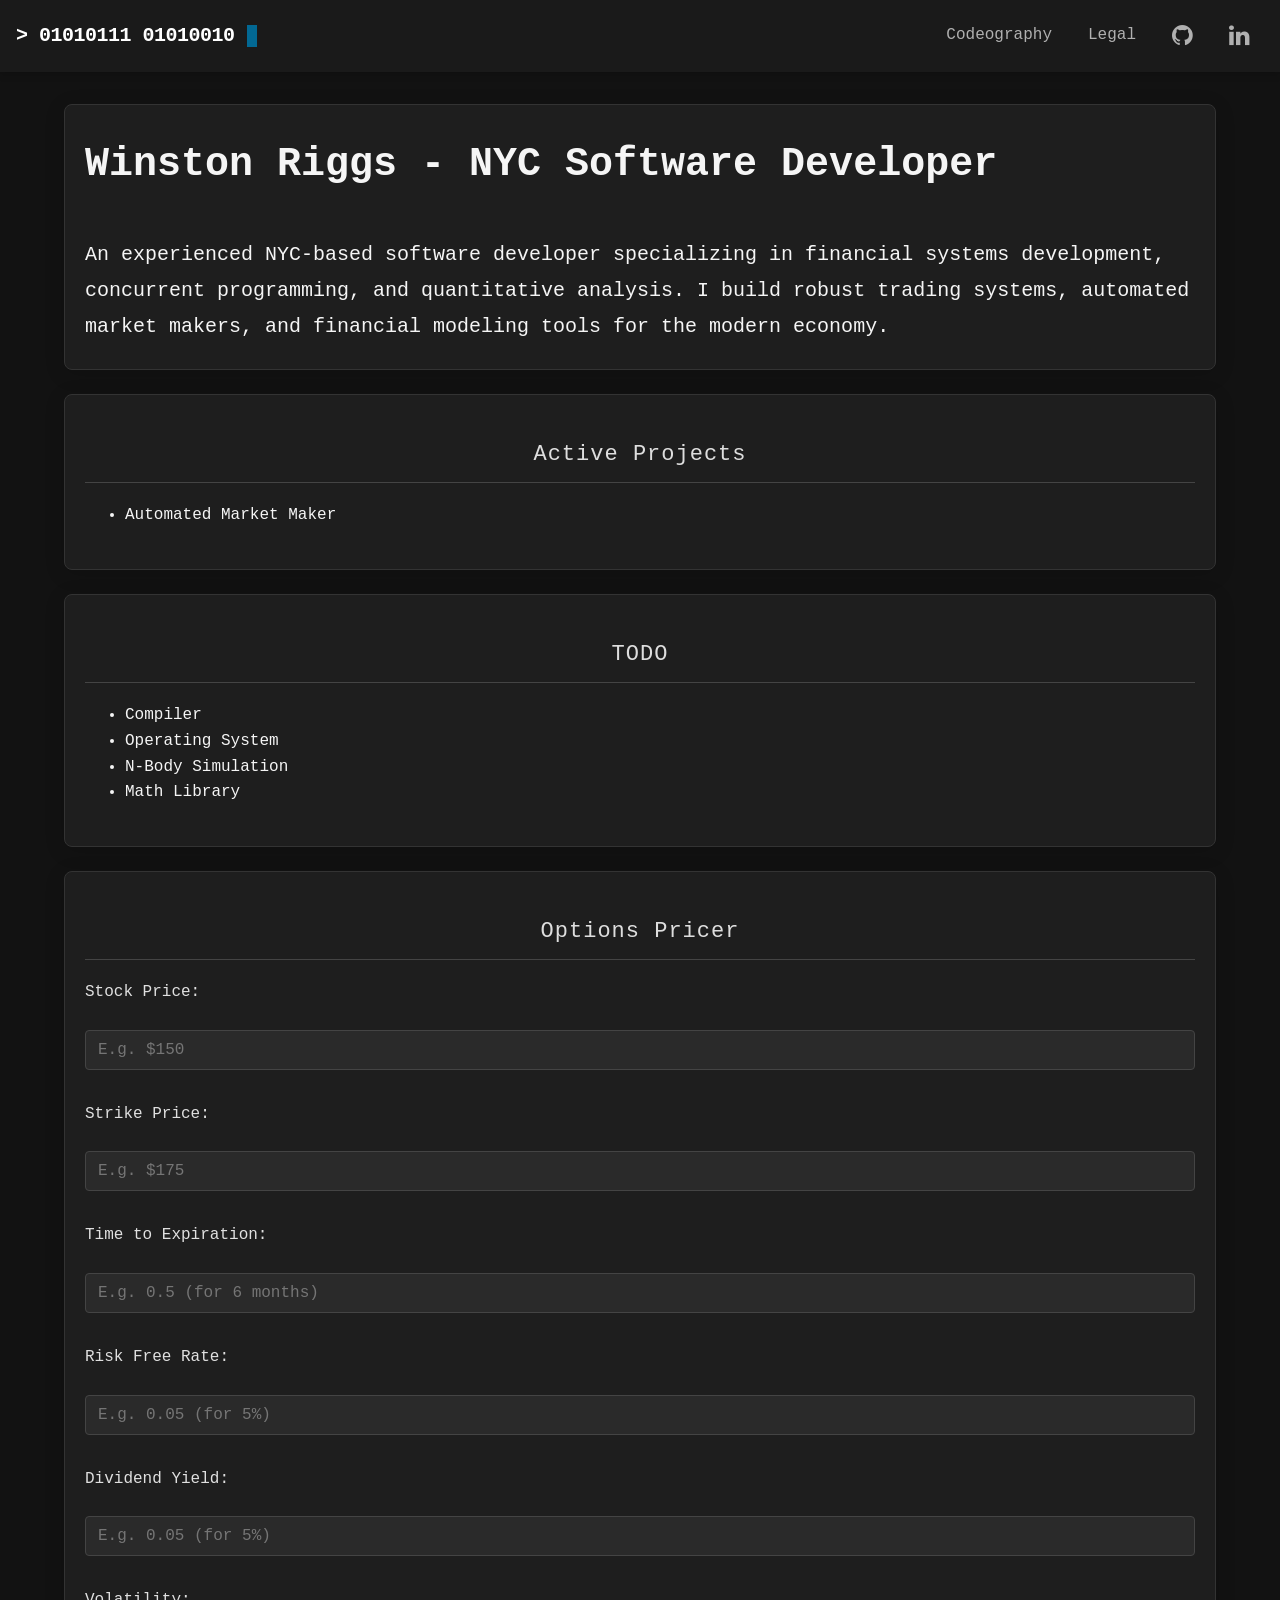
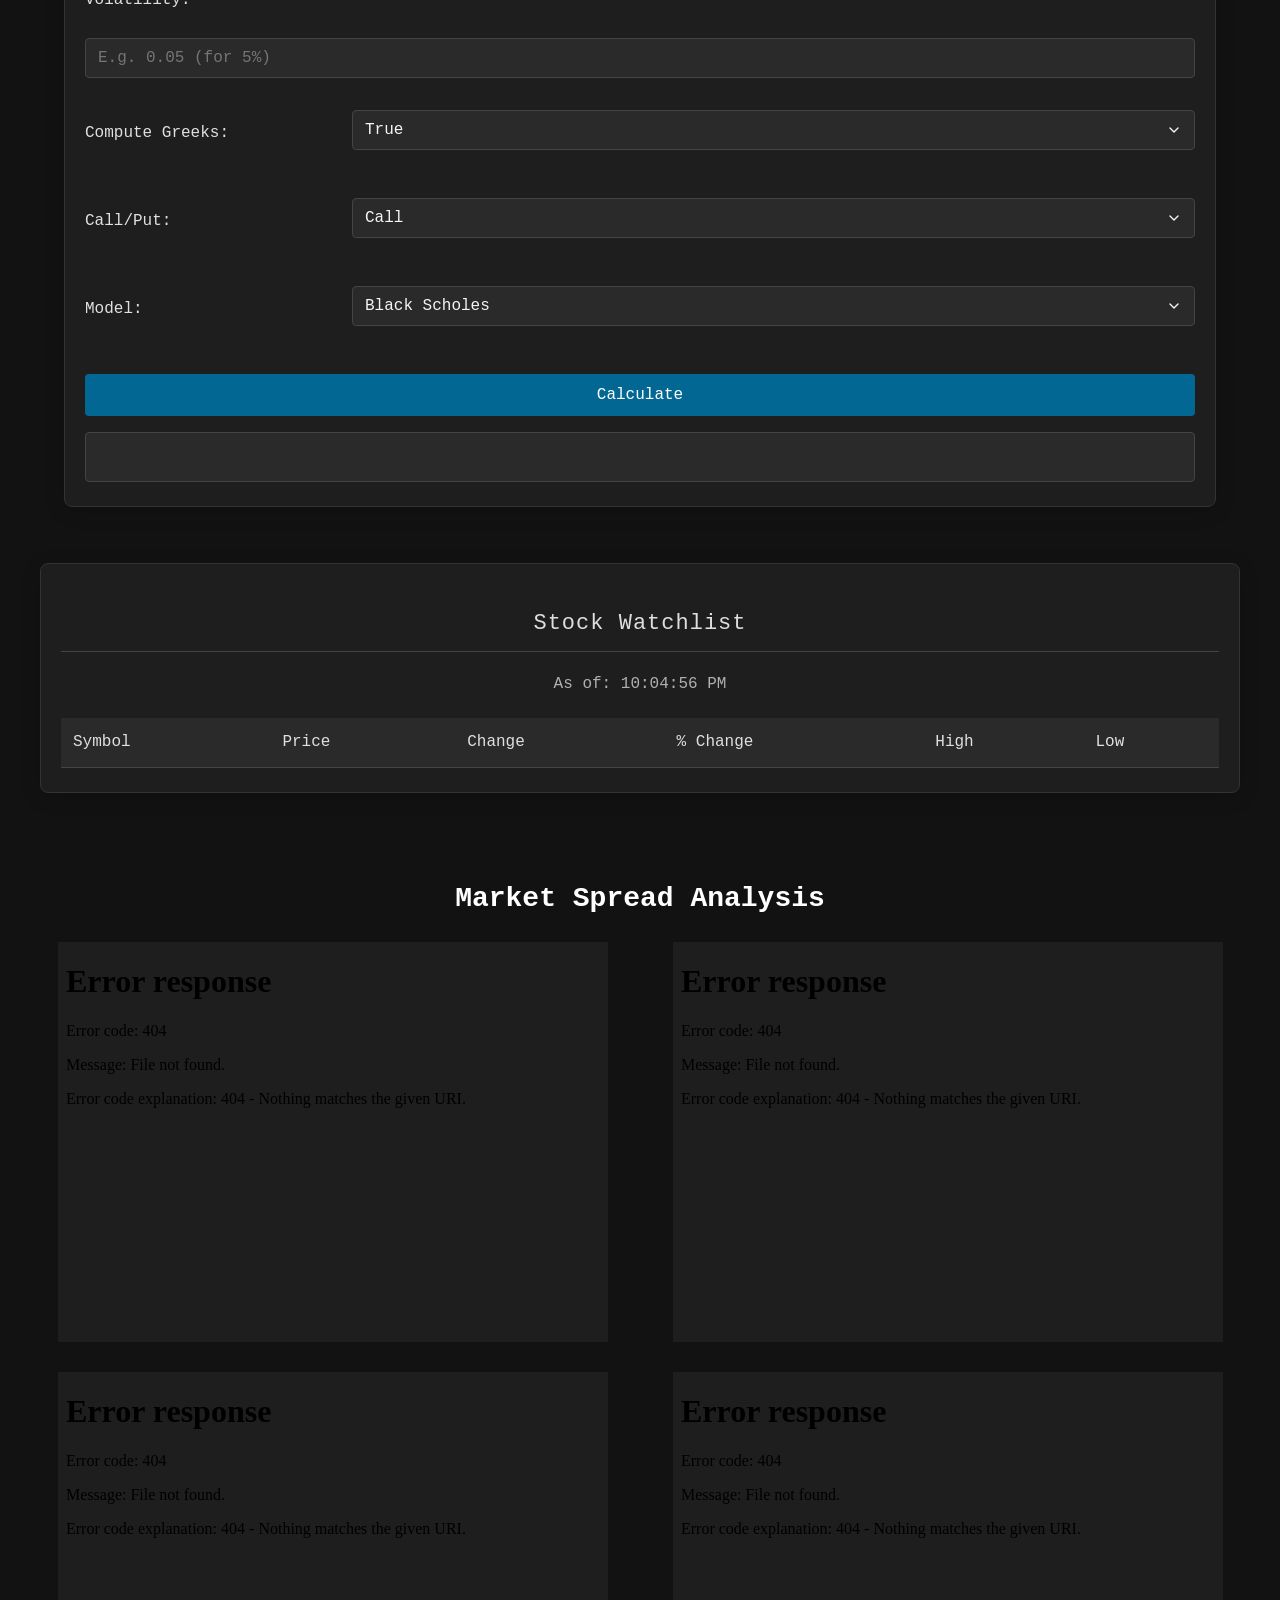
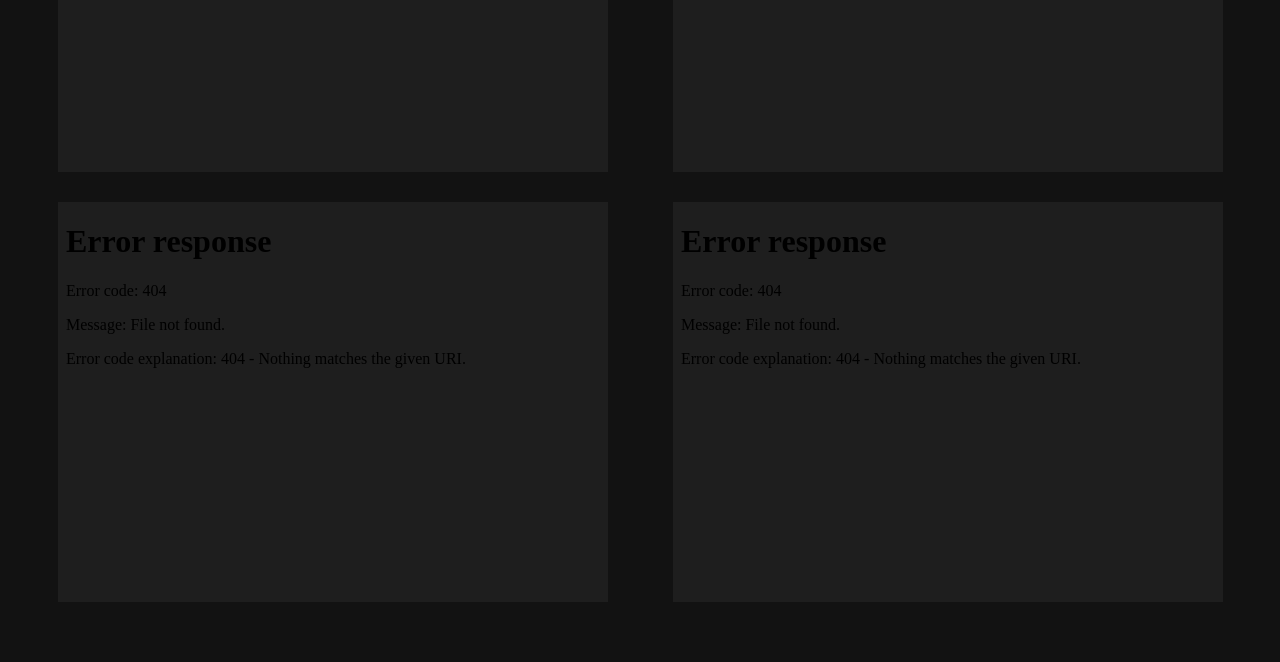
==== commit e8a0a013: "Add legal" ====
--- a/index.html
+++ b/index.html
@@ -15,12 +15,9 @@
   <link rel="icon" type="image/x-icon" href="assets/images/favicon.ico">
 
   <script src="scripts/script.js" defer></script>
-  <script src="scripts/particles.js" defer></script>
 </head>
 
 <body>
-  <canvas id="particles-bg" aria-hidden="true"></canvas>
-
   <header>
     <div class="header">
       <div class="logo">
@@ -31,46 +28,29 @@
       </div>
       <div class="navbar">
         <a href="codeography.html">Codeography</a>
+        <a href="legal.html">Legal</a>
+        <a class="fa fa-github" style="font-size:24px;" target="_blank" href="https://github.com/wriggs12"></a>
+        <a class="fa fa-linkedin" style="font-size:24px;" target="_blank"
+          href="https://www.linkedin.com/in/winstonriggs/"></a>
       </div>
     </div>
   </header>
-
   <main>
     <div class="home">
       <section>
         <div class="bio">
-          <div class="bio-text-col">
-            <h1 class="bio-title">I'm <span class="bio-name">Winston Riggs</span></h1>
-            <p class="bio-role">NYC Software Developer</p>
-            <p class="bio-text">I build software for a living. I enjoy creating tangible things on a computer, and am
-              largely driven by my curiousity about the world and the mysteries of our universe. I want to traverse the
-              remote corners of the planet to find out all of its secrets.</p>
+          <b style="font-size: 40px;">Winston Riggs - NYC Software Developer</b><br><br>
+          An experienced NYC-based software developer specializing in financial systems development,
+          concurrent programming, and quantitative analysis. I build robust trading
+          systems, automated market makers, and financial modeling tools for the modern economy.
 
-            <div class="socials">
-              <a class="fa fa-github" target="_blank" rel="noopener" aria-label="GitHub"
-                href="https://github.com/wriggs12"></a>
-              <a class="fa fa-linkedin" target="_blank" rel="noopener" aria-label="LinkedIn"
-                href="https://www.linkedin.com/in/winstonriggs/"></a>
-              <a class="fa fa-instagram" target="_blank" rel="noopener" aria-label="Instagram"
-                href="https://www.instagram.com/winston_riggs/"></a>
-            </div>
-          </div>
-
-          <!--
-            HEADSHOT: drop the photo at assets/images/headshot.jpg, then replace the
-            placeholder div below with this line (styling is already in place):
-            <img class="headshot" src="assets/images/headshot.jpg" alt="Winston Riggs">
-          -->
-          <div class="headshot headshot--placeholder" aria-hidden="true">WR</div>
         </div>
-
         <div class="working">
           <h2>Active Projects</h2>
           <ul>
             <li>Automated Market Maker</li>
           </ul>
         </div>
-
         <div class="todo">
           <h2>TODO</h2>
           <ul>
@@ -80,8 +60,7 @@
             <li>Math Library</li>
           </ul>
         </div>
-
-        <!-- <div class="options">
+        <div class="options">
           <h2>Options Pricer</h2>
 
           <form id="calculationForm">
@@ -142,11 +121,10 @@
             <p id="option-vega"></p>
             <p id="option-rho"></p>
           </div>
-        </div> -->
+        </div>
       </section>
     </div>
-
-    <!-- <div class="stock-widget">
+    <div class="stock-widget">
       <div class="stock-header">
         <h2>Stock Watchlist</h2>
         <p id="last-updated"></p>
@@ -166,9 +144,8 @@
         <tbody id="stock-data">
         </tbody>
       </table>
-    </div> -->
-
-    <!-- <div class="graph-section">
+    </div>
+<div class="graph-section">
       <h2>Market Spread Analysis</h2>
       <div class="graph-grid">
         <iframe loading="lazy" src="assets/graphs/market_liquidity_vs_market_volatility.html"
@@ -179,7 +156,7 @@
         <iframe loading="lazy" src="assets/graphs/risk_factor_vs_market_volatility.html" class="graph-frame"></iframe>
         <iframe loading="lazy" src="assets/graphs/risk_factor_vs_net_position.html" class="graph-frame"></iframe>
       </div>
-    </div> -->
+    </div>
   </main>
 </body>
 
--- a/styles/styles.css
+++ b/styles/styles.css
@@ -1,42 +1,10 @@
-:root {
-  --bg: #0f1419;
-  --surface: #161d24;
-  --surface-2: #1d2831;
-  --border: #29363f;
-
-  --text-1: #eaf2f6;
-  --text-2: #9db1bf;
-
-  --brand: #8ecae6;
-  --brand-deep: #219ebc;
-  --brand-dark: var(--brand-dark);
-  --accent: #ffb703;
-  --accent-warm: #fb8500;
-  --success: var(--success);
-  --danger: var(--danger);
-}
-
 body {
   margin: 0;
   padding: 0;
   font-family: 'Courier Prime', 'Courier New', monospace;
-  background-color: var(--bg);
-  background-image:
-    radial-gradient(ellipse 80% 50% at 50% -10%, rgba(33, 158, 188, 0.18), transparent),
-    radial-gradient(ellipse 60% 40% at 100% 0%, rgba(255, 183, 3, 0.07), transparent);
-  background-attachment: fixed;
-  color: var(--text-1);
+  background-color: #121212;
+  color: #f5f5f5;
   line-height: 1.6;
-}
-
-#particles-bg {
-  position: fixed;
-  top: 0;
-  left: 0;
-  width: 100%;
-  height: 100%;
-  z-index: -1;
-  pointer-events: none;
 }
 
 .header {
@@ -44,11 +12,8 @@
   justify-content: space-between;
   align-items: center;
   padding: 12px 16px;
-  background-color: rgba(15, 20, 25, 0.75);
-  backdrop-filter: blur(10px);
-  -webkit-backdrop-filter: blur(10px);
-  border-bottom: 1px solid var(--border);
-  box-shadow: 0 2px 16px rgba(0, 0, 0, 0.35);
+  background-color: #1a1a1a;
+  box-shadow: 0 2px 8px rgba(0, 0, 0, 0.2);
   position: sticky;
   top: 0;
   z-index: 100;
@@ -63,7 +28,7 @@
 }
 
 .navbar a {
-  color: var(--text-2);
+  color: #b0b0b0;
   padding: 8px 12px;
   text-decoration: none;
   font-size: 16px;
@@ -72,8 +37,8 @@
 }
 
 .navbar a:hover {
-  color: var(--brand);
-  background-color: rgba(142, 202, 230, 0.1);
+  color: #ffffff;
+  background-color: rgba(255, 255, 255, 0.05);
 }
 
 .logo {
@@ -93,17 +58,12 @@
 .logo_text {
   font-weight: 600;
   letter-spacing: -0.5px;
-  background: linear-gradient(90deg, var(--brand) 0%, var(--brand-deep) 100%);
-  -webkit-background-clip: text;
-  background-clip: text;
-  color: transparent;
 }
 
 .logo_cursor {
   width: 10px;
   height: 22px;
-  background: var(--brand);
-  box-shadow: 0 0 10px rgba(142, 202, 230, 0.7);
+  background: #026893;
   display: inline-block;
   animation: cursor-blink 1.2s steps(1) infinite;
   vertical-align: middle;
@@ -153,168 +113,20 @@
   font-size: 18px;
   line-height: 1.8;
   margin-bottom: 24px;
-  display: flex;
-  flex-direction: column-reverse;
-  align-items: center;
-  gap: 28px;
-}
-
-.bio-text-col {
-  flex: 1;
-  min-width: 0;
-}
-
-.bio-title {
-  font-size: 34px;
-  line-height: 1.25;
-  font-weight: 700;
-  margin: 0;
-  letter-spacing: -0.5px;
-}
-
-.bio-name {
-  color: var(--brand);
-}
-
-.bio-role {
-  margin: 6px 0 18px;
-  font-size: 16px;
-  letter-spacing: 2px;
-  text-transform: uppercase;
-  color: var(--accent);
-}
-
-.bio-text {
-  margin: 0;
-  color: var(--text-2);
-}
-
-.headshot {
-  flex: none;
-  width: 160px;
-  height: 160px;
-  border-radius: 50%;
-  object-fit: cover;
-  border: 2px solid var(--brand);
-  box-shadow: 0 0 0 6px rgba(142, 202, 230, 0.08), 0 8px 28px rgba(0, 0, 0, 0.45);
-}
-
-.headshot--placeholder {
-  display: flex;
-  align-items: center;
-  justify-content: center;
-  font-size: 44px;
-  font-weight: 700;
-  letter-spacing: 2px;
-  color: var(--brand);
-  background: linear-gradient(140deg, var(--surface-2), rgba(2, 104, 147, 0.35));
-  border-style: dashed;
-  box-sizing: border-box;
-}
-
-@media (min-width: 768px) {
-  .bio {
-    flex-direction: row;
-    align-items: center;
-    gap: 36px;
-  }
-
-  .bio-title {
-    font-size: 40px;
-  }
-
-  .headshot {
-    width: 190px;
-    height: 190px;
-  }
-}
-
-.socials {
-  display: flex;
-  flex-direction: row;
-  align-items: center;
-  gap: 20px;
-  padding-top: 22px;
-}
-
-.socials a {
-  font-size: 28px;
-  text-decoration: none;
-  transition: transform 0.25s ease, filter 0.25s ease;
-}
-
-.socials a:hover {
-  transform: translateY(-3px) scale(1.08);
-  filter: brightness(1.15);
-}
-
-.socials .fa-github {
-  color: #e6edf3;
-}
-
-.socials .fa-linkedin {
-  color: #1d8ce0;
-}
-
-/* Instagram's brand mark is a gradient — paint it onto the glyph itself */
-.socials .fa-instagram {
-  background: linear-gradient(45deg, #f9a03f 5%, #e8683c 25%, #dc2743 50%, #cc2366 75%, #a33bb5 95%);
-  -webkit-background-clip: text;
-  background-clip: text;
-  color: transparent;
 }
 
 .bio,
 .working,
 .todo,
 .options {
-  --card-accent: var(--brand);
-  position: relative;
-  overflow: hidden;
-  width: 100%;
-  padding: 24px 20px;
-  border-radius: 10px;
+  width: 100%;
+  padding: 20px 16px;
+  border-radius: 8px;
   margin-bottom: 24px;
-  background-image: linear-gradient(160deg, rgba(29, 40, 49, 0.92) 0%, rgba(22, 29, 36, 0.92) 100%);
-  box-shadow: 0 4px 24px rgba(0, 0, 0, 0.28);
-  border: 1px solid var(--border);
+  background-color: #1e1e1e;
+  box-shadow: 0 4px 20px rgba(0, 0, 0, 0.15);
+  border: 1px solid #333;
   box-sizing: border-box;
-  transition: border-color 0.25s ease, box-shadow 0.25s ease, transform 0.25s ease;
-}
-
-/* Accent bar along the top of every card */
-.bio::before,
-.working::before,
-.todo::before,
-.options::before {
-  content: "";
-  position: absolute;
-  top: 0;
-  left: 0;
-  right: 0;
-  height: 3px;
-  background: linear-gradient(90deg, var(--card-accent), transparent 85%);
-}
-
-.bio:hover,
-.working:hover,
-.todo:hover,
-.options:hover {
-  transform: translateY(-2px);
-  border-color: color-mix(in srgb, var(--card-accent) 45%, var(--border));
-  box-shadow: 0 8px 30px rgba(0, 0, 0, 0.38);
-}
-
-.working {
-  --card-accent: var(--success);
-}
-
-.todo {
-  --card-accent: var(--accent);
-}
-
-.options {
-  --card-accent: var(--brand-deep);
 }
 
 /* Remove bottom margin when in row layout */
@@ -327,56 +139,20 @@
 .working h2,
 .todo h2,
 .options h2 {
-  display: inline-block;
-  font-size: 20px;
-  margin: 0 0 20px;
-  color: var(--text-1);
-  font-weight: 600;
-  letter-spacing: 1.5px;
-  text-transform: uppercase;
-  border-bottom: 3px solid var(--card-accent);
-  padding-bottom: 8px;
-}
-
-.working ul,
-.todo ul {
-  list-style: none;
-  margin: 0;
-  padding: 0;
-}
-
-.working li,
-.todo li {
-  position: relative;
-  padding: 8px 0 8px 26px;
-  color: var(--text-2);
-  border-bottom: 1px solid rgba(41, 54, 63, 0.6);
-  transition: color 0.2s ease, padding-left 0.2s ease;
-}
-
-.working li:last-child,
-.todo li:last-child {
-  border-bottom: none;
-}
-
-.working li::before,
-.todo li::before {
-  content: "▸";
-  position: absolute;
-  left: 4px;
-  color: var(--card-accent);
-}
-
-.working li:hover,
-.todo li:hover {
-  color: var(--text-1);
-  padding-left: 32px;
+  text-align: center;
+  font-size: 22px;
+  margin-bottom: 20px;
+  color: #dedede;
+  font-weight: normal;
+  letter-spacing: 1px;
+  border-bottom: 1px solid #444;
+  padding-bottom: 10px;
 }
 
 .options form {
   display: flex;
   flex-direction: column;
-  color: var(--text-1);
+  color: #f5f5f5;
   width: 100%;
   gap: 16px;
 }
@@ -385,25 +161,25 @@
   display: block;
   margin-bottom: 8px;
   font-weight: normal;
-  color: var(--text-2);
+  color: #e0e0e0;
 }
 
 .options form input[type="number"] {
   width: 100%;
   padding: 10px 12px;
   margin-bottom: 16px;
-  border: 1px solid var(--border);
+  border: 1px solid #444;
   border-radius: 4px;
   font-size: 16px;
   font-family: 'Courier Prime', 'Courier New', monospace;
-  background-color: var(--surface-2);
-  color: var(--text-1);
+  background-color: #2a2a2a;
+  color: #f5f5f5;
   transition: border-color 0.3s;
   box-sizing: border-box;
 }
 
 .options form input[type="number"]:focus {
-  border-color: var(--brand-dark);
+  border-color: #026893;
   outline: none;
   box-shadow: 0 0 0 2px rgba(2, 104, 147, 0.2);
 }
@@ -411,7 +187,7 @@
 .options form input[type="submit"] {
   width: 100%;
   padding: 12px;
-  background-color: var(--brand-dark);
+  background-color: #026893;
   border: none;
   border-radius: 4px;
   color: white;
@@ -423,16 +199,16 @@
 }
 
 .options form input[type="submit"]:hover {
-  background-color: var(--brand-deep);
+  background-color: #0284c7;
 }
 
 .options form select {
   padding: 10px 12px;
   margin-bottom: 16px;
-  border: 1px solid var(--border);
+  border: 1px solid #444;
   border-radius: 4px;
-  background-color: var(--surface-2);
-  color: var(--text-1);
+  background-color: #2a2a2a;
+  color: #f5f5f5;
   font-size: 16px;
   font-family: 'Courier Prime', 'Courier New', monospace;
   cursor: pointer;
@@ -445,24 +221,24 @@
 }
 
 .options form select:focus {
-  border-color: var(--brand-dark);
+  border-color: #026893;
   outline: none;
 }
 
 .options form select option {
-  background-color: var(--surface-2);
-  color: var(--text-1);
+  background-color: #2a2a2a;
+  color: #f5f5f5;
   font-family: 'Courier Prime', 'Courier New', monospace;
 }
 
 #option-output,
 #email-output {
-  background-color: var(--surface-2);
+  background-color: #2a2a2a;
   border-radius: 4px;
-  color: var(--text-1);
+  color: #f5f5f5;
   padding: 16px;
   margin-top: 16px;
-  border: 1px solid var(--border);
+  border: 1px solid #444;
   font-family: 'Courier Prime', 'Courier New', monospace;
 }
 
@@ -534,7 +310,7 @@
 code,
 pre {
   font-family: 'Courier Prime', 'Courier New', monospace;
-  background-color: var(--surface-2);
+  background-color: #2a2a2a;
   border-radius: 4px;
   padding: 2px 6px;
   font-size: 0.9em;
@@ -591,13 +367,13 @@
   margin: 0 auto;
   padding: 20px 16px;
   border-radius: 8px;
-  background-color: var(--surface);
+  background-color: #1e1e1e;
   box-shadow: 0 4px 20px rgba(0, 0, 0, 0.15);
-  border: 1px solid var(--border);
+  border: 1px solid #333;
   box-sizing: border-box;
   margin-bottom: 24px;
   font-family: 'Courier Prime', 'Courier New', monospace;
-  color: var(--text-1);
+  color: #f5f5f5;
 }
 
 .stock-header {
@@ -608,16 +384,16 @@
   text-align: center;
   font-size: 22px;
   margin-bottom: 20px;
-  color: var(--text-1);
+  color: #dedede;
   font-weight: normal;
   letter-spacing: 1px;
-  border-bottom: 1px solid var(--border);
+  border-bottom: 1px solid #444;
   padding-bottom: 10px;
   width: 100%;
 }
 
 .stock-header p {
-  color: var(--text-2);
+  color: #b0b0b0;
   text-align: center;
 }
 
@@ -630,7 +406,7 @@
 
 .stock-controls button {
   padding: 12px;
-  background-color: var(--brand-dark);
+  background-color: #026893;
   color: white;
   border: none;
   border-radius: 4px;
@@ -641,7 +417,7 @@
 }
 
 .stock-controls button:hover {
-  background-color: var(--brand-deep);
+  background-color: #0284c7;
 }
 
 .stock-table {
@@ -654,14 +430,14 @@
 .stock-table td {
   padding: 12px;
   text-align: left;
-  border-bottom: 1px solid var(--border);
+  border-bottom: 1px solid #444;
   font-family: 'Courier Prime', 'Courier New', monospace;
 }
 
 .stock-table th {
-  background-color: var(--surface-2);
+  background-color: #2a2a2a;
   font-weight: normal;
-  color: var(--text-2);
+  color: #e0e0e0;
 }
 
 .stock-table tr:hover {
@@ -669,11 +445,11 @@
 }
 
 .positive {
-  color: var(--success);
+  color: #4ade80;
 }
 
 .negative {
-  color: var(--danger);
+  color: #f87171;
 }
 
 .codeography-section {
@@ -688,10 +464,10 @@
   text-align: center;
   font-size: 22px;
   margin-bottom: 24px;
-  color: var(--text-1);
+  color: #dedede;
   font-weight: normal;
   letter-spacing: 1px;
-  border-bottom: 1px solid var(--border);
+  border-bottom: 1px solid #444;
   padding-bottom: 10px;
 }
 
@@ -702,8 +478,8 @@
 }
 
 .project-card {
-  background-color: var(--surface);
-  border: 1px solid var(--border);
+  background-color: #1e1e1e;
+  border: 1px solid #333;
   border-radius: 8px;
   padding: 20px 24px;
   box-shadow: 0 4px 20px rgba(0, 0, 0, 0.15);
@@ -711,7 +487,7 @@
 }
 
 .project-card:hover {
-  border-color: var(--brand-dark);
+  border-color: #026893;
 }
 
 .project-header {
@@ -725,13 +501,13 @@
 .project-title {
   font-size: 17px;
   font-weight: 600;
-  color: var(--brand-dark);
+  color: #026893;
   text-decoration: none;
   letter-spacing: 0.3px;
 }
 
 .project-title:hover {
-  color: var(--brand-deep);
+  color: #0284c7;
   text-decoration: underline;
 }
 
@@ -746,16 +522,147 @@
   padding: 2px 8px;
   border-radius: 4px;
   background-color: rgba(2, 104, 147, 0.15);
-  color: var(--brand);
+  color: #7ec8e3;
   border: 1px solid rgba(2, 104, 147, 0.3);
   letter-spacing: 0.5px;
 }
 
 .project-blurb {
-  color: var(--text-2);
+  color: #b0b0b0;
   font-size: 14px;
   line-height: 1.7;
   margin: 0;
+}
+
+.legal-section {
+  width: 90%;
+  max-width: 900px;
+  margin: 0 auto 40px;
+  padding: 20px 16px;
+  scroll-margin-top: 70px;
+}
+
+.legal-section h2 {
+  text-align: center;
+  font-size: 22px;
+  margin-bottom: 24px;
+  color: #dedede;
+  font-weight: normal;
+  letter-spacing: 1px;
+  border-bottom: 1px solid #444;
+  padding-bottom: 10px;
+}
+
+.legal-intro {
+  color: #b0b0b0;
+  text-align: center;
+  font-size: 14px;
+  margin-bottom: 24px;
+}
+
+.legal-index {
+  display: flex;
+  flex-direction: column;
+  gap: 8px;
+  margin-bottom: 32px;
+}
+
+.legal-index a {
+  color: #026893;
+  text-decoration: none;
+  font-size: 15px;
+  padding: 10px 16px;
+  border: 1px solid #333;
+  border-radius: 8px;
+  background-color: #1e1e1e;
+  transition: border-color 0.2s ease, color 0.2s ease;
+}
+
+.legal-index a:hover {
+  border-color: #026893;
+  color: #0284c7;
+}
+
+.legal-doc {
+  background-color: #1e1e1e;
+  border: 1px solid #333;
+  border-radius: 8px;
+  padding: 24px;
+  box-shadow: 0 4px 20px rgba(0, 0, 0, 0.15);
+  scroll-margin-top: 80px;
+}
+
+.legal-doc-header {
+  border-bottom: 1px solid #444;
+  padding-bottom: 12px;
+  margin-bottom: 20px;
+}
+
+.legal-doc-header h3 {
+  font-size: 20px;
+  font-weight: 600;
+  color: #dedede;
+  letter-spacing: 0.5px;
+  margin: 0;
+}
+
+.legal-effective {
+  color: #b0b0b0;
+  font-size: 13px;
+  margin: 6px 0 0;
+}
+
+.legal-doc h4 {
+  font-size: 16px;
+  font-weight: 600;
+  color: #7ec8e3;
+  letter-spacing: 0.5px;
+  margin: 28px 0 8px;
+}
+
+.legal-doc p,
+.legal-doc li {
+  color: #cfcfcf;
+  font-size: 14px;
+  line-height: 1.8;
+}
+
+.legal-doc ul {
+  padding-left: 22px;
+  margin: 8px 0 16px;
+}
+
+.legal-doc li {
+  margin-bottom: 6px;
+}
+
+.legal-doc a {
+  color: #026893;
+  text-decoration: none;
+  word-break: break-word;
+}
+
+.legal-doc a:hover {
+  color: #0284c7;
+  text-decoration: underline;
+}
+
+.legal-attribution {
+  margin-top: 32px;
+  padding-top: 16px;
+  border-top: 1px solid #444;
+  font-size: 12px;
+  color: #8a8a8a;
+}
+
+@media (max-width: 576px) {
+  .legal-section {
+    width: 100%;
+  }
+
+  .legal-doc {
+    padding: 20px 16px;
+  }
 }
 
 .graph-section {
@@ -783,7 +690,7 @@
   max-width: 550px;
   height: 400px;
   border: none;
-  background-color: var(--surface);
+  background-color: #1e1e1e;
 }
 
 /* Mobile responsiveness adjustments */
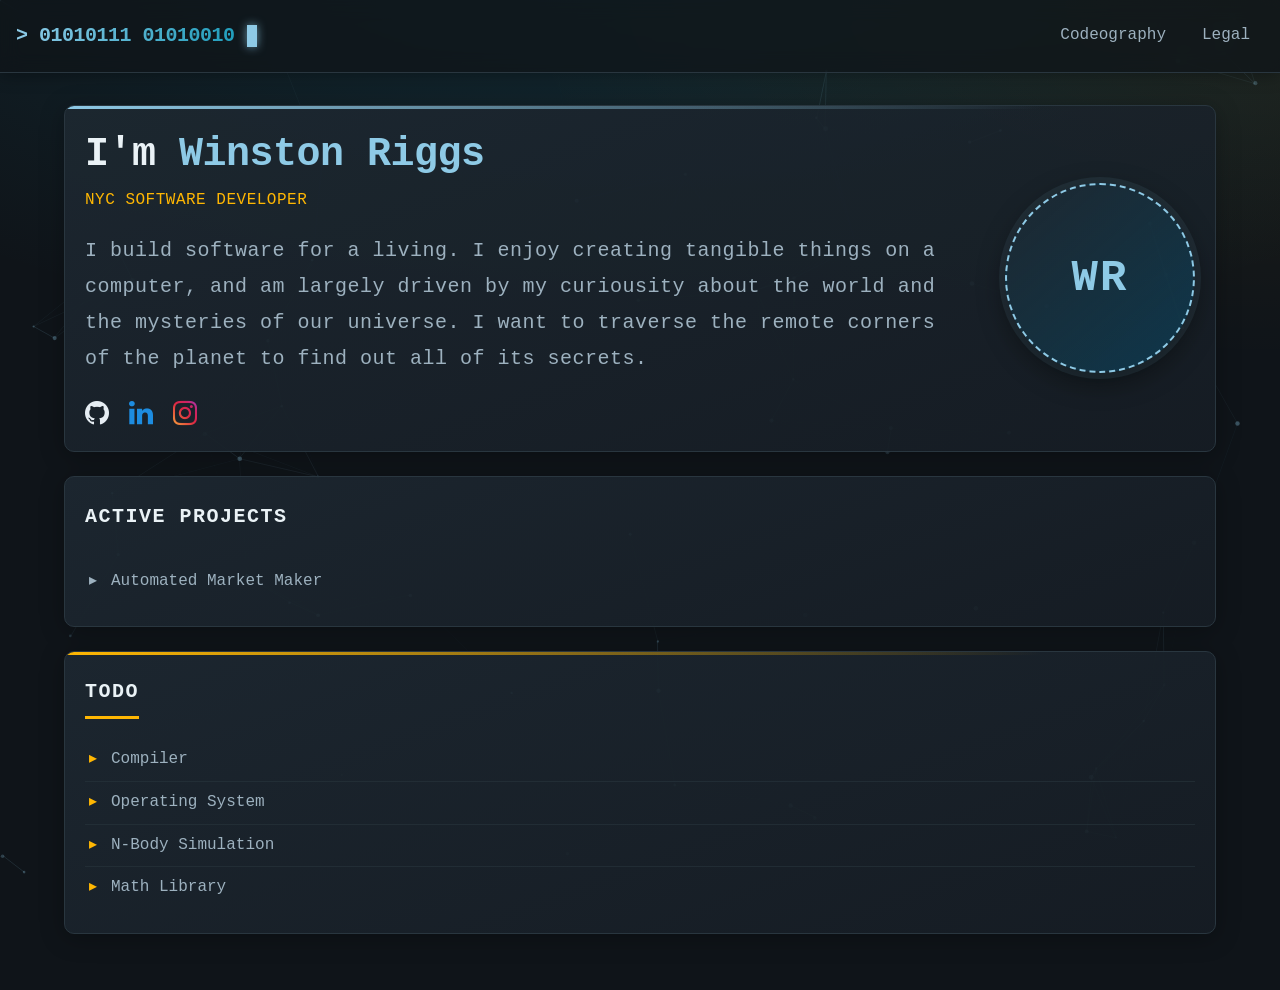
==== commit f897927c: "merge" ====
--- a/index.html
+++ b/index.html
@@ -15,9 +15,12 @@
   <link rel="icon" type="image/x-icon" href="assets/images/favicon.ico">
 
   <script src="scripts/script.js" defer></script>
+  <script src="scripts/particles.js" defer></script>
 </head>
 
 <body>
+  <canvas id="particles-bg" aria-hidden="true"></canvas>
+
   <header>
     <div class="header">
       <div class="logo">
@@ -29,28 +32,46 @@
       <div class="navbar">
         <a href="codeography.html">Codeography</a>
         <a href="legal.html">Legal</a>
-        <a class="fa fa-github" style="font-size:24px;" target="_blank" href="https://github.com/wriggs12"></a>
-        <a class="fa fa-linkedin" style="font-size:24px;" target="_blank"
-          href="https://www.linkedin.com/in/winstonriggs/"></a>
       </div>
     </div>
   </header>
+
   <main>
     <div class="home">
       <section>
         <div class="bio">
-          <b style="font-size: 40px;">Winston Riggs - NYC Software Developer</b><br><br>
-          An experienced NYC-based software developer specializing in financial systems development,
-          concurrent programming, and quantitative analysis. I build robust trading
-          systems, automated market makers, and financial modeling tools for the modern economy.
+          <div class="bio-text-col">
+            <h1 class="bio-title">I'm <span class="bio-name">Winston Riggs</span></h1>
+            <p class="bio-role">NYC Software Developer</p>
+            <p class="bio-text">I build software for a living. I enjoy creating tangible things on a computer, and am
+              largely driven by my curiousity about the world and the mysteries of our universe. I want to traverse the
+              remote corners of the planet to find out all of its secrets.</p>
 
+            <div class="socials">
+              <a class="fa fa-github" target="_blank" rel="noopener" aria-label="GitHub"
+                href="https://github.com/wriggs12"></a>
+              <a class="fa fa-linkedin" target="_blank" rel="noopener" aria-label="LinkedIn"
+                href="https://www.linkedin.com/in/winstonriggs/"></a>
+              <a class="fa fa-instagram" target="_blank" rel="noopener" aria-label="Instagram"
+                href="https://www.instagram.com/winston_riggs/"></a>
+            </div>
+          </div>
+
+          <!--
+            HEADSHOT: drop the photo at assets/images/headshot.jpg, then replace the
+            placeholder div below with this line (styling is already in place):
+            <img class="headshot" src="assets/images/headshot.jpg" alt="Winston Riggs">
+          -->
+          <div class="headshot headshot--placeholder" aria-hidden="true">WR</div>
         </div>
+
         <div class="working">
           <h2>Active Projects</h2>
           <ul>
             <li>Automated Market Maker</li>
           </ul>
         </div>
+
         <div class="todo">
           <h2>TODO</h2>
           <ul>
@@ -60,7 +81,8 @@
             <li>Math Library</li>
           </ul>
         </div>
-        <div class="options">
+
+        <!-- <div class="options">
           <h2>Options Pricer</h2>
 
           <form id="calculationForm">
@@ -121,10 +143,11 @@
             <p id="option-vega"></p>
             <p id="option-rho"></p>
           </div>
-        </div>
+        </div> -->
       </section>
     </div>
-    <div class="stock-widget">
+
+    <!-- <div class="stock-widget">
       <div class="stock-header">
         <h2>Stock Watchlist</h2>
         <p id="last-updated"></p>
@@ -144,8 +167,9 @@
         <tbody id="stock-data">
         </tbody>
       </table>
-    </div>
-<div class="graph-section">
+    </div> -->
+
+    <!-- <div class="graph-section">
       <h2>Market Spread Analysis</h2>
       <div class="graph-grid">
         <iframe loading="lazy" src="assets/graphs/market_liquidity_vs_market_volatility.html"
@@ -156,7 +180,7 @@
         <iframe loading="lazy" src="assets/graphs/risk_factor_vs_market_volatility.html" class="graph-frame"></iframe>
         <iframe loading="lazy" src="assets/graphs/risk_factor_vs_net_position.html" class="graph-frame"></iframe>
       </div>
-    </div>
+    </div> -->
   </main>
 </body>
 
--- a/styles/styles.css
+++ b/styles/styles.css
@@ -1,10 +1,42 @@
+:root {
+  --bg: #0f1419;
+  --surface: #161d24;
+  --surface-2: #1d2831;
+  --border: #29363f;
+
+  --text-1: #eaf2f6;
+  --text-2: #9db1bf;
+
+  --brand: #8ecae6;
+  --brand-deep: #219ebc;
+  --brand-dark: var(--brand-dark);
+  --accent: #ffb703;
+  --accent-warm: #fb8500;
+  --success: var(--success);
+  --danger: var(--danger);
+}
+
 body {
   margin: 0;
   padding: 0;
   font-family: 'Courier Prime', 'Courier New', monospace;
-  background-color: #121212;
-  color: #f5f5f5;
+  background-color: var(--bg);
+  background-image:
+    radial-gradient(ellipse 80% 50% at 50% -10%, rgba(33, 158, 188, 0.18), transparent),
+    radial-gradient(ellipse 60% 40% at 100% 0%, rgba(255, 183, 3, 0.07), transparent);
+  background-attachment: fixed;
+  color: var(--text-1);
   line-height: 1.6;
+}
+
+#particles-bg {
+  position: fixed;
+  top: 0;
+  left: 0;
+  width: 100%;
+  height: 100%;
+  z-index: -1;
+  pointer-events: none;
 }
 
 .header {
@@ -12,8 +44,11 @@
   justify-content: space-between;
   align-items: center;
   padding: 12px 16px;
-  background-color: #1a1a1a;
-  box-shadow: 0 2px 8px rgba(0, 0, 0, 0.2);
+  background-color: rgba(15, 20, 25, 0.75);
+  backdrop-filter: blur(10px);
+  -webkit-backdrop-filter: blur(10px);
+  border-bottom: 1px solid var(--border);
+  box-shadow: 0 2px 16px rgba(0, 0, 0, 0.35);
   position: sticky;
   top: 0;
   z-index: 100;
@@ -28,7 +63,7 @@
 }
 
 .navbar a {
-  color: #b0b0b0;
+  color: var(--text-2);
   padding: 8px 12px;
   text-decoration: none;
   font-size: 16px;
@@ -37,8 +72,8 @@
 }
 
 .navbar a:hover {
-  color: #ffffff;
-  background-color: rgba(255, 255, 255, 0.05);
+  color: var(--brand);
+  background-color: rgba(142, 202, 230, 0.1);
 }
 
 .logo {
@@ -58,12 +93,17 @@
 .logo_text {
   font-weight: 600;
   letter-spacing: -0.5px;
+  background: linear-gradient(90deg, var(--brand) 0%, var(--brand-deep) 100%);
+  -webkit-background-clip: text;
+  background-clip: text;
+  color: transparent;
 }
 
 .logo_cursor {
   width: 10px;
   height: 22px;
-  background: #026893;
+  background: var(--brand);
+  box-shadow: 0 0 10px rgba(142, 202, 230, 0.7);
   display: inline-block;
   animation: cursor-blink 1.2s steps(1) infinite;
   vertical-align: middle;
@@ -113,20 +153,168 @@
   font-size: 18px;
   line-height: 1.8;
   margin-bottom: 24px;
+  display: flex;
+  flex-direction: column-reverse;
+  align-items: center;
+  gap: 28px;
+}
+
+.bio-text-col {
+  flex: 1;
+  min-width: 0;
+}
+
+.bio-title {
+  font-size: 34px;
+  line-height: 1.25;
+  font-weight: 700;
+  margin: 0;
+  letter-spacing: -0.5px;
+}
+
+.bio-name {
+  color: var(--brand);
+}
+
+.bio-role {
+  margin: 6px 0 18px;
+  font-size: 16px;
+  letter-spacing: 2px;
+  text-transform: uppercase;
+  color: var(--accent);
+}
+
+.bio-text {
+  margin: 0;
+  color: var(--text-2);
+}
+
+.headshot {
+  flex: none;
+  width: 160px;
+  height: 160px;
+  border-radius: 50%;
+  object-fit: cover;
+  border: 2px solid var(--brand);
+  box-shadow: 0 0 0 6px rgba(142, 202, 230, 0.08), 0 8px 28px rgba(0, 0, 0, 0.45);
+}
+
+.headshot--placeholder {
+  display: flex;
+  align-items: center;
+  justify-content: center;
+  font-size: 44px;
+  font-weight: 700;
+  letter-spacing: 2px;
+  color: var(--brand);
+  background: linear-gradient(140deg, var(--surface-2), rgba(2, 104, 147, 0.35));
+  border-style: dashed;
+  box-sizing: border-box;
+}
+
+@media (min-width: 768px) {
+  .bio {
+    flex-direction: row;
+    align-items: center;
+    gap: 36px;
+  }
+
+  .bio-title {
+    font-size: 40px;
+  }
+
+  .headshot {
+    width: 190px;
+    height: 190px;
+  }
+}
+
+.socials {
+  display: flex;
+  flex-direction: row;
+  align-items: center;
+  gap: 20px;
+  padding-top: 22px;
+}
+
+.socials a {
+  font-size: 28px;
+  text-decoration: none;
+  transition: transform 0.25s ease, filter 0.25s ease;
+}
+
+.socials a:hover {
+  transform: translateY(-3px) scale(1.08);
+  filter: brightness(1.15);
+}
+
+.socials .fa-github {
+  color: #e6edf3;
+}
+
+.socials .fa-linkedin {
+  color: #1d8ce0;
+}
+
+/* Instagram's brand mark is a gradient — paint it onto the glyph itself */
+.socials .fa-instagram {
+  background: linear-gradient(45deg, #f9a03f 5%, #e8683c 25%, #dc2743 50%, #cc2366 75%, #a33bb5 95%);
+  -webkit-background-clip: text;
+  background-clip: text;
+  color: transparent;
 }
 
 .bio,
 .working,
 .todo,
 .options {
-  width: 100%;
-  padding: 20px 16px;
-  border-radius: 8px;
+  --card-accent: var(--brand);
+  position: relative;
+  overflow: hidden;
+  width: 100%;
+  padding: 24px 20px;
+  border-radius: 10px;
   margin-bottom: 24px;
-  background-color: #1e1e1e;
-  box-shadow: 0 4px 20px rgba(0, 0, 0, 0.15);
-  border: 1px solid #333;
+  background-image: linear-gradient(160deg, rgba(29, 40, 49, 0.92) 0%, rgba(22, 29, 36, 0.92) 100%);
+  box-shadow: 0 4px 24px rgba(0, 0, 0, 0.28);
+  border: 1px solid var(--border);
   box-sizing: border-box;
+  transition: border-color 0.25s ease, box-shadow 0.25s ease, transform 0.25s ease;
+}
+
+/* Accent bar along the top of every card */
+.bio::before,
+.working::before,
+.todo::before,
+.options::before {
+  content: "";
+  position: absolute;
+  top: 0;
+  left: 0;
+  right: 0;
+  height: 3px;
+  background: linear-gradient(90deg, var(--card-accent), transparent 85%);
+}
+
+.bio:hover,
+.working:hover,
+.todo:hover,
+.options:hover {
+  transform: translateY(-2px);
+  border-color: color-mix(in srgb, var(--card-accent) 45%, var(--border));
+  box-shadow: 0 8px 30px rgba(0, 0, 0, 0.38);
+}
+
+.working {
+  --card-accent: var(--success);
+}
+
+.todo {
+  --card-accent: var(--accent);
+}
+
+.options {
+  --card-accent: var(--brand-deep);
 }
 
 /* Remove bottom margin when in row layout */
@@ -139,20 +327,56 @@
 .working h2,
 .todo h2,
 .options h2 {
-  text-align: center;
-  font-size: 22px;
-  margin-bottom: 20px;
-  color: #dedede;
-  font-weight: normal;
-  letter-spacing: 1px;
-  border-bottom: 1px solid #444;
-  padding-bottom: 10px;
+  display: inline-block;
+  font-size: 20px;
+  margin: 0 0 20px;
+  color: var(--text-1);
+  font-weight: 600;
+  letter-spacing: 1.5px;
+  text-transform: uppercase;
+  border-bottom: 3px solid var(--card-accent);
+  padding-bottom: 8px;
+}
+
+.working ul,
+.todo ul {
+  list-style: none;
+  margin: 0;
+  padding: 0;
+}
+
+.working li,
+.todo li {
+  position: relative;
+  padding: 8px 0 8px 26px;
+  color: var(--text-2);
+  border-bottom: 1px solid rgba(41, 54, 63, 0.6);
+  transition: color 0.2s ease, padding-left 0.2s ease;
+}
+
+.working li:last-child,
+.todo li:last-child {
+  border-bottom: none;
+}
+
+.working li::before,
+.todo li::before {
+  content: "▸";
+  position: absolute;
+  left: 4px;
+  color: var(--card-accent);
+}
+
+.working li:hover,
+.todo li:hover {
+  color: var(--text-1);
+  padding-left: 32px;
 }
 
 .options form {
   display: flex;
   flex-direction: column;
-  color: #f5f5f5;
+  color: var(--text-1);
   width: 100%;
   gap: 16px;
 }
@@ -161,25 +385,25 @@
   display: block;
   margin-bottom: 8px;
   font-weight: normal;
-  color: #e0e0e0;
+  color: var(--text-2);
 }
 
 .options form input[type="number"] {
   width: 100%;
   padding: 10px 12px;
   margin-bottom: 16px;
-  border: 1px solid #444;
+  border: 1px solid var(--border);
   border-radius: 4px;
   font-size: 16px;
   font-family: 'Courier Prime', 'Courier New', monospace;
-  background-color: #2a2a2a;
-  color: #f5f5f5;
+  background-color: var(--surface-2);
+  color: var(--text-1);
   transition: border-color 0.3s;
   box-sizing: border-box;
 }
 
 .options form input[type="number"]:focus {
-  border-color: #026893;
+  border-color: var(--brand-dark);
   outline: none;
   box-shadow: 0 0 0 2px rgba(2, 104, 147, 0.2);
 }
@@ -187,7 +411,7 @@
 .options form input[type="submit"] {
   width: 100%;
   padding: 12px;
-  background-color: #026893;
+  background-color: var(--brand-dark);
   border: none;
   border-radius: 4px;
   color: white;
@@ -199,16 +423,16 @@
 }
 
 .options form input[type="submit"]:hover {
-  background-color: #0284c7;
+  background-color: var(--brand-deep);
 }
 
 .options form select {
   padding: 10px 12px;
   margin-bottom: 16px;
-  border: 1px solid #444;
+  border: 1px solid var(--border);
   border-radius: 4px;
-  background-color: #2a2a2a;
-  color: #f5f5f5;
+  background-color: var(--surface-2);
+  color: var(--text-1);
   font-size: 16px;
   font-family: 'Courier Prime', 'Courier New', monospace;
   cursor: pointer;
@@ -221,24 +445,24 @@
 }
 
 .options form select:focus {
-  border-color: #026893;
+  border-color: var(--brand-dark);
   outline: none;
 }
 
 .options form select option {
-  background-color: #2a2a2a;
-  color: #f5f5f5;
+  background-color: var(--surface-2);
+  color: var(--text-1);
   font-family: 'Courier Prime', 'Courier New', monospace;
 }
 
 #option-output,
 #email-output {
-  background-color: #2a2a2a;
+  background-color: var(--surface-2);
   border-radius: 4px;
-  color: #f5f5f5;
+  color: var(--text-1);
   padding: 16px;
   margin-top: 16px;
-  border: 1px solid #444;
+  border: 1px solid var(--border);
   font-family: 'Courier Prime', 'Courier New', monospace;
 }
 
@@ -310,7 +534,7 @@
 code,
 pre {
   font-family: 'Courier Prime', 'Courier New', monospace;
-  background-color: #2a2a2a;
+  background-color: var(--surface-2);
   border-radius: 4px;
   padding: 2px 6px;
   font-size: 0.9em;
@@ -367,13 +591,13 @@
   margin: 0 auto;
   padding: 20px 16px;
   border-radius: 8px;
-  background-color: #1e1e1e;
+  background-color: var(--surface);
   box-shadow: 0 4px 20px rgba(0, 0, 0, 0.15);
-  border: 1px solid #333;
+  border: 1px solid var(--border);
   box-sizing: border-box;
   margin-bottom: 24px;
   font-family: 'Courier Prime', 'Courier New', monospace;
-  color: #f5f5f5;
+  color: var(--text-1);
 }
 
 .stock-header {
@@ -384,16 +608,16 @@
   text-align: center;
   font-size: 22px;
   margin-bottom: 20px;
-  color: #dedede;
+  color: var(--text-1);
   font-weight: normal;
   letter-spacing: 1px;
-  border-bottom: 1px solid #444;
+  border-bottom: 1px solid var(--border);
   padding-bottom: 10px;
   width: 100%;
 }
 
 .stock-header p {
-  color: #b0b0b0;
+  color: var(--text-2);
   text-align: center;
 }
 
@@ -406,7 +630,7 @@
 
 .stock-controls button {
   padding: 12px;
-  background-color: #026893;
+  background-color: var(--brand-dark);
   color: white;
   border: none;
   border-radius: 4px;
@@ -417,7 +641,7 @@
 }
 
 .stock-controls button:hover {
-  background-color: #0284c7;
+  background-color: var(--brand-deep);
 }
 
 .stock-table {
@@ -430,14 +654,14 @@
 .stock-table td {
   padding: 12px;
   text-align: left;
-  border-bottom: 1px solid #444;
+  border-bottom: 1px solid var(--border);
   font-family: 'Courier Prime', 'Courier New', monospace;
 }
 
 .stock-table th {
-  background-color: #2a2a2a;
+  background-color: var(--surface-2);
   font-weight: normal;
-  color: #e0e0e0;
+  color: var(--text-2);
 }
 
 .stock-table tr:hover {
@@ -445,11 +669,11 @@
 }
 
 .positive {
-  color: #4ade80;
+  color: var(--success);
 }
 
 .negative {
-  color: #f87171;
+  color: var(--danger);
 }
 
 .codeography-section {
@@ -464,10 +688,10 @@
   text-align: center;
   font-size: 22px;
   margin-bottom: 24px;
-  color: #dedede;
+  color: var(--text-1);
   font-weight: normal;
   letter-spacing: 1px;
-  border-bottom: 1px solid #444;
+  border-bottom: 1px solid var(--border);
   padding-bottom: 10px;
 }
 
@@ -478,8 +702,8 @@
 }
 
 .project-card {
-  background-color: #1e1e1e;
-  border: 1px solid #333;
+  background-color: var(--surface);
+  border: 1px solid var(--border);
   border-radius: 8px;
   padding: 20px 24px;
   box-shadow: 0 4px 20px rgba(0, 0, 0, 0.15);
@@ -487,7 +711,7 @@
 }
 
 .project-card:hover {
-  border-color: #026893;
+  border-color: var(--brand-dark);
 }
 
 .project-header {
@@ -501,13 +725,13 @@
 .project-title {
   font-size: 17px;
   font-weight: 600;
-  color: #026893;
+  color: var(--brand-dark);
   text-decoration: none;
   letter-spacing: 0.3px;
 }
 
 .project-title:hover {
-  color: #0284c7;
+  color: var(--brand-deep);
   text-decoration: underline;
 }
 
@@ -522,13 +746,13 @@
   padding: 2px 8px;
   border-radius: 4px;
   background-color: rgba(2, 104, 147, 0.15);
-  color: #7ec8e3;
+  color: var(--brand);
   border: 1px solid rgba(2, 104, 147, 0.3);
   letter-spacing: 0.5px;
 }
 
 .project-blurb {
-  color: #b0b0b0;
+  color: var(--text-2);
   font-size: 14px;
   line-height: 1.7;
   margin: 0;
@@ -690,7 +914,7 @@
   max-width: 550px;
   height: 400px;
   border: none;
-  background-color: #1e1e1e;
+  background-color: var(--surface);
 }
 
 /* Mobile responsiveness adjustments */
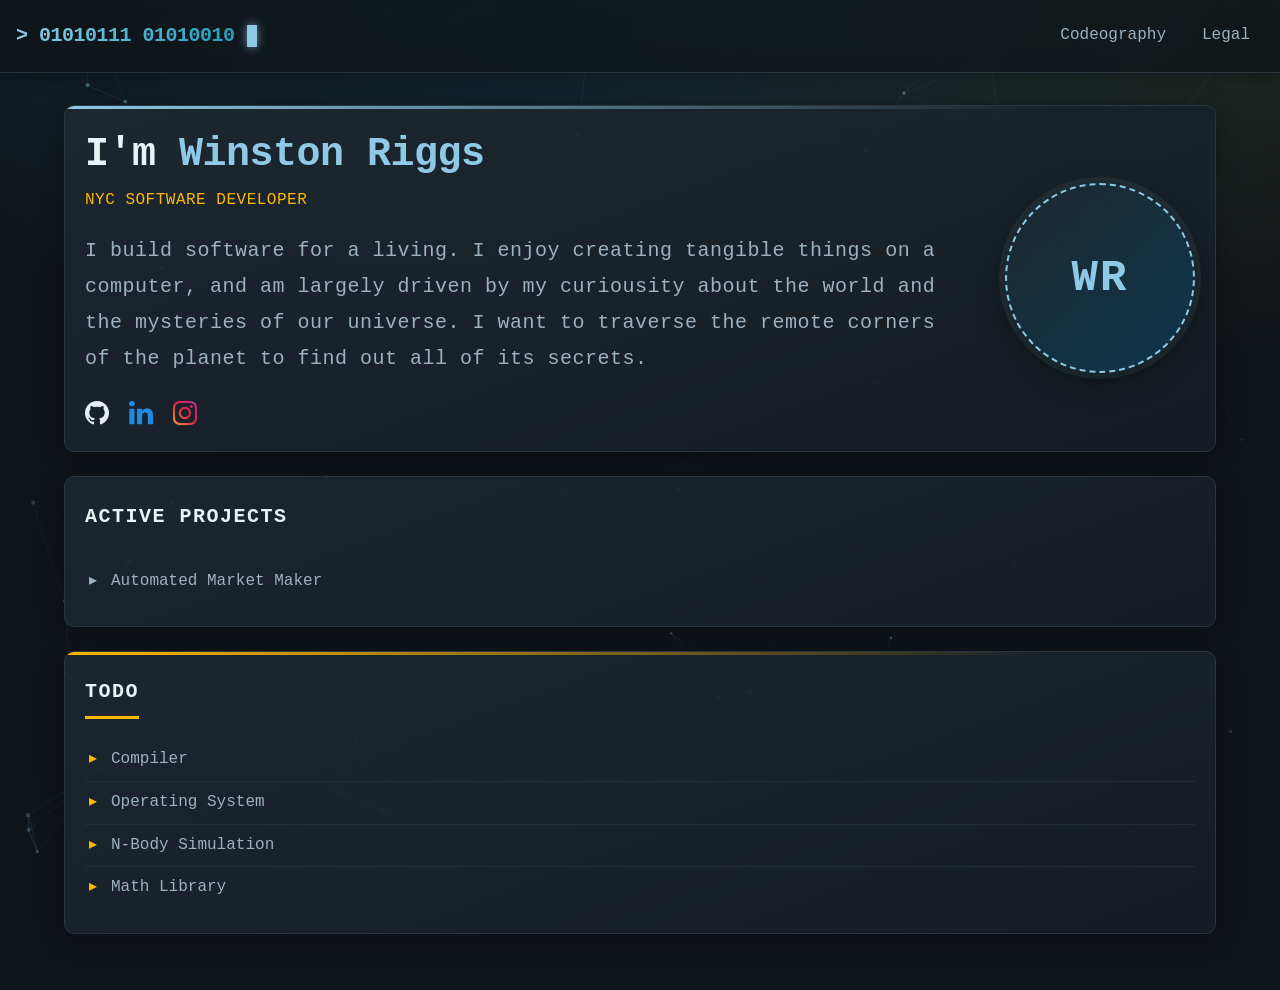
==== commit 470cff22: "lint" ====
--- a/index.html
+++ b/index.html
@@ -57,11 +57,7 @@
             </div>
           </div>
 
-          <!--
-            HEADSHOT: drop the photo at assets/images/headshot.jpg, then replace the
-            placeholder div below with this line (styling is already in place):
-            <img class="headshot" src="assets/images/headshot.jpg" alt="Winston Riggs">
-          -->
+          <!-- <img class="headshot" src="assets/images/headshot.jpg" alt="Winston Riggs"> -->
           <div class="headshot headshot--placeholder" aria-hidden="true">WR</div>
         </div>
 
@@ -81,106 +77,8 @@
             <li>Math Library</li>
           </ul>
         </div>
-
-        <!-- <div class="options">
-          <h2>Options Pricer</h2>
-
-          <form id="calculationForm">
-            <label for="stock_price">Stock Price:</label>
-            <input type="number" id="stock_price" name="stock_price" required step="0.01" placeholder="E.g. $150" />
-
-            <label for="strike_price">Strike Price:</label>
-            <input type="number" id="strike_price" name="strike_price" required step="0.01" placeholder="E.g. $175">
-
-            <label for="time_to_expiration">Time to Expiration:</label>
-            <input type="number" id="time_to_expiration" name="time_to_expiration" required step="0.01"
-              placeholder="E.g. 0.5 (for 6 months)">
-
-            <label for="risk_free_rate">Risk Free Rate:</label>
-            <input type="number" id="risk_free_rate" name="risk_free_rate" required step="0.01"
-              placeholder="E.g. 0.05 (for 5%)">
-
-            <label for="dividend_yield">Dividend Yield:</label>
-            <input type="number" id="dividend_yield" name="dividend_yield" required step="0.01"
-              placeholder="E.g. 0.05 (for 5%)">
-
-            <label for="volatility">Volatility:</label>
-            <input type="number" id="volatility" name="volatility" required step="0.01"
-              placeholder="E.g. 0.05 (for 5%)">
-
-            <div class="form-group">
-              <label for="greeks">Compute Greeks:</label>
-              <select id="include_greeks" name="include_greeks">
-                <option value=1>True</option>
-                <option value=0>False</option>
-              </select>
-            </div>
-
-            <div class="form-group">
-              <label for="type">Call/Put:</label>
-              <select id="option_type" name="option_type">
-                <option value=1>Call</option>
-                <option value=0>Put</option>
-              </select>
-            </div>
-
-            <div class="form-group">
-              <label for="model">Model:</label>
-              <select id="model" name="model">
-                <option value="blackScholesPricing">Black Scholes</option>
-                <option value="monteCarloPricing">Monte Carlo</option>
-              </select>
-            </div>
-
-            <input id="option-submit" type="submit" value="Calculate">
-          </form>
-
-          <div id="option-output">
-            <p id="option-price"></p>
-            <p id="option-delta"></p>
-            <p id="option-gamma"></p>
-            <p id="option-theta"></p>
-            <p id="option-vega"></p>
-            <p id="option-rho"></p>
-          </div>
-        </div> -->
       </section>
     </div>
-
-    <!-- <div class="stock-widget">
-      <div class="stock-header">
-        <h2>Stock Watchlist</h2>
-        <p id="last-updated"></p>
-      </div>
-
-      <table class="stock-table">
-        <thead>
-          <tr>
-            <th>Symbol</th>
-            <th>Price</th>
-            <th>Change</th>
-            <th>% Change</th>
-            <th>High</th>
-            <th>Low</th>
-          </tr>
-        </thead>
-        <tbody id="stock-data">
-        </tbody>
-      </table>
-    </div> -->
-
-    <!-- <div class="graph-section">
-      <h2>Market Spread Analysis</h2>
-      <div class="graph-grid">
-        <iframe loading="lazy" src="assets/graphs/market_liquidity_vs_market_volatility.html"
-          class="graph-frame"></iframe>
-        <iframe loading="lazy" src="assets/graphs/market_liquidity_vs_net_position.html" class="graph-frame"></iframe>
-        <iframe loading="lazy" src="assets/graphs/market_volatility_vs_net_position.html" class="graph-frame"></iframe>
-        <iframe loading="lazy" src="assets/graphs/risk_factor_vs_market_liquidity.html" class="graph-frame"></iframe>
-        <iframe loading="lazy" src="assets/graphs/risk_factor_vs_market_volatility.html" class="graph-frame"></iframe>
-        <iframe loading="lazy" src="assets/graphs/risk_factor_vs_net_position.html" class="graph-frame"></iframe>
-      </div>
-    </div> -->
   </main>
 </body>
 
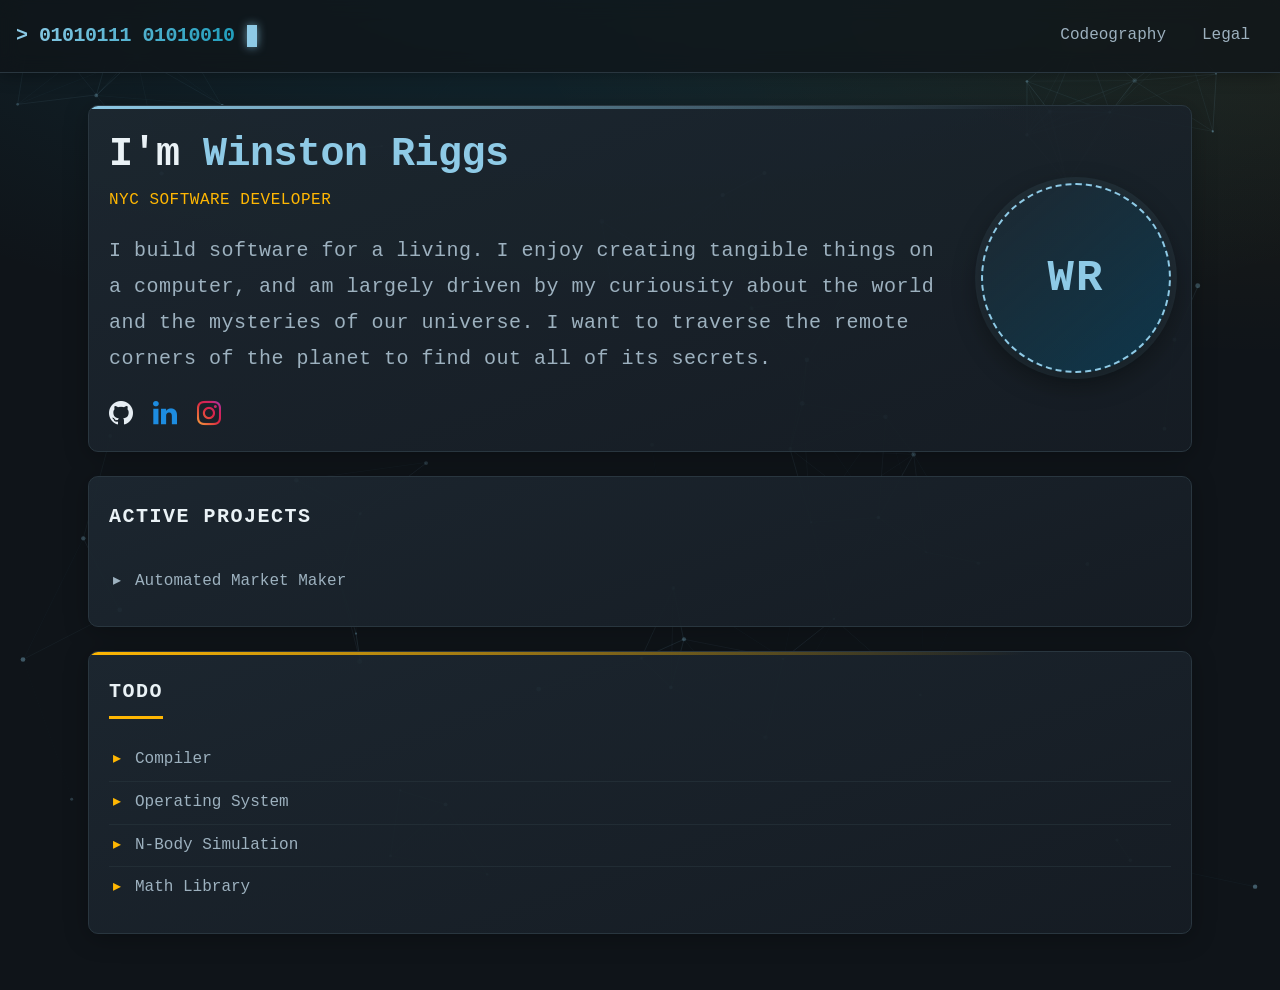
==== commit dc439e56: "Lint" ====
--- a/index.html
+++ b/index.html
@@ -1,85 +1,87 @@
-<!DOCTYPE html>
-<html lang="en">
-
-<head>
-  <title>Winston Riggs - NYC Software Developer | Financial Systems & Quantitative Development</title>
-
-  <meta charset="UTF-8">
-  <meta name="viewport" content="width=device-width, initial-scale=1.0">
-  <meta name="description"
-    content="Winston Riggs is an experienced NYC-based software developer specializing in financial systems, quantitative development, and concurrent programming. View portfolio and projects.">
-  <meta name="author" content="Winston Riggs">
-
-  <link rel="stylesheet" href="styles/styles.css">
-  <link rel="stylesheet" href="https://cdnjs.cloudflare.com/ajax/libs/font-awesome/4.7.0/css/font-awesome.min.css">
-  <link rel="icon" type="image/x-icon" href="assets/images/favicon.ico">
-
-  <script src="scripts/script.js" defer></script>
-  <script src="scripts/particles.js" defer></script>
-</head>
-
-<body>
-  <canvas id="particles-bg" aria-hidden="true"></canvas>
-
-  <header>
-    <div class="header">
-      <div class="logo">
-        <a href="">
-          <span class="logo_text">> 01010111 01010010</span>
-          <span class="logo_cursor"></span>
-        </a>
-      </div>
-      <div class="navbar">
-        <a href="codeography.html">Codeography</a>
-        <a href="legal.html">Legal</a>
-      </div>
-    </div>
-  </header>
-
-  <main>
-    <div class="home">
-      <section>
-        <div class="bio">
-          <div class="bio-text-col">
-            <h1 class="bio-title">I'm <span class="bio-name">Winston Riggs</span></h1>
-            <p class="bio-role">NYC Software Developer</p>
-            <p class="bio-text">I build software for a living. I enjoy creating tangible things on a computer, and am
-              largely driven by my curiousity about the world and the mysteries of our universe. I want to traverse the
-              remote corners of the planet to find out all of its secrets.</p>
-
-            <div class="socials">
-              <a class="fa fa-github" target="_blank" rel="noopener" aria-label="GitHub"
-                href="https://github.com/wriggs12"></a>
-              <a class="fa fa-linkedin" target="_blank" rel="noopener" aria-label="LinkedIn"
-                href="https://www.linkedin.com/in/winstonriggs/"></a>
-              <a class="fa fa-instagram" target="_blank" rel="noopener" aria-label="Instagram"
-                href="https://www.instagram.com/winston_riggs/"></a>
-            </div>
-          </div>
-
-          <!-- <img class="headshot" src="assets/images/headshot.jpg" alt="Winston Riggs"> -->
-          <div class="headshot headshot--placeholder" aria-hidden="true">WR</div>
-        </div>
-
-        <div class="working">
-          <h2>Active Projects</h2>
-          <ul>
-            <li>Automated Market Maker</li>
-          </ul>
-        </div>
-
-        <div class="todo">
-          <h2>TODO</h2>
-          <ul>
-            <li>Compiler</li>
-            <li>Operating System</li>
-            <li>N-Body Simulation</li>
-            <li>Math Library</li>
-          </ul>
-        </div>
-      </section>
-    </div>
-  </main>
-</body>
-
+<!DOCTYPE html>
+<html lang="en">
+
+<head>
+  <title>Winston Riggs - NYC Software Developer | Financial Systems & Quantitative Development</title>
+
+  <meta charset="UTF-8">
+  <meta name="viewport" content="width=device-width, initial-scale=1.0">
+  <meta name="description"
+    content="Winston Riggs is an experienced NYC-based software developer specializing in financial systems, quantitative development, and concurrent programming. View portfolio and projects.">
+  <meta name="author" content="Winston Riggs">
+
+  <link rel="stylesheet" href="styles/styles.css">
+  <link rel="stylesheet" href="https://cdnjs.cloudflare.com/ajax/libs/font-awesome/4.7.0/css/font-awesome.min.css">
+  <link rel="icon" type="image/x-icon" href="assets/images/favicon.ico">
+
+  <script src="scripts/script.js" defer></script>
+  <script src="scripts/particles.js" defer></script>
+</head>
+
+<body>
+  <canvas id="particles-bg" aria-hidden="true"></canvas>
+
+  <header>
+    <div class="header">
+      <div class="logo">
+        <a href="">
+          <span class="logo_text">> 01010111 01010010</span>
+          <span class="logo_cursor"></span>
+        </a>
+      </div>
+      <input class="nav-toggle" type="checkbox" id="nav-toggle">
+      <label class="nav-burger" for="nav-toggle" aria-label="Menu"></label>
+      <div class="navbar">
+        <a href="codeography.html">Codeography</a>
+        <a href="legal.html">Legal</a>
+      </div>
+    </div>
+  </header>
+
+  <main>
+    <div class="home">
+      <section>
+        <div class="bio">
+          <div class="bio-text-col">
+            <h1 class="bio-title">I'm <span class="bio-name">Winston Riggs</span></h1>
+            <p class="bio-role">NYC Software Developer</p>
+            <p class="bio-text">I build software for a living. I enjoy creating tangible things on a computer, and am
+              largely driven by my curiousity about the world and the mysteries of our universe. I want to traverse the
+              remote corners of the planet to find out all of its secrets.</p>
+
+            <div class="socials">
+              <a class="fa fa-github" target="_blank" rel="noopener" aria-label="GitHub"
+                href="https://github.com/wriggs12"></a>
+              <a class="fa fa-linkedin" target="_blank" rel="noopener" aria-label="LinkedIn"
+                href="https://www.linkedin.com/in/winstonriggs/"></a>
+              <a class="fa fa-instagram" target="_blank" rel="noopener" aria-label="Instagram"
+                href="https://www.instagram.com/winston_riggs/"></a>
+            </div>
+          </div>
+
+          <!-- <img class="headshot" src="assets/images/headshot.jpg" alt="Winston Riggs"> -->
+          <div class="headshot headshot--placeholder" aria-hidden="true">WR</div>
+        </div>
+
+        <div class="working">
+          <h2>Active Projects</h2>
+          <ul>
+            <li>Automated Market Maker</li>
+          </ul>
+        </div>
+
+        <div class="todo">
+          <h2>TODO</h2>
+          <ul>
+            <li>Compiler</li>
+            <li>Operating System</li>
+            <li>N-Body Simulation</li>
+            <li>Math Library</li>
+          </ul>
+        </div>
+      </section>
+    </div>
+  </main>
+</body>
+
 </html>
--- a/styles/styles.css
+++ b/styles/styles.css
@@ -1,952 +1,1046 @@
-:root {
-  --bg: #0f1419;
-  --surface: #161d24;
-  --surface-2: #1d2831;
-  --border: #29363f;
-
-  --text-1: #eaf2f6;
-  --text-2: #9db1bf;
-
-  --brand: #8ecae6;
-  --brand-deep: #219ebc;
-  --brand-dark: var(--brand-dark);
-  --accent: #ffb703;
-  --accent-warm: #fb8500;
-  --success: var(--success);
-  --danger: var(--danger);
-}
-
-body {
-  margin: 0;
-  padding: 0;
-  font-family: 'Courier Prime', 'Courier New', monospace;
-  background-color: var(--bg);
-  background-image:
-    radial-gradient(ellipse 80% 50% at 50% -10%, rgba(33, 158, 188, 0.18), transparent),
-    radial-gradient(ellipse 60% 40% at 100% 0%, rgba(255, 183, 3, 0.07), transparent);
-  background-attachment: fixed;
-  color: var(--text-1);
-  line-height: 1.6;
-}
-
-#particles-bg {
-  position: fixed;
-  top: 0;
-  left: 0;
-  width: 100%;
-  height: 100%;
-  z-index: -1;
-  pointer-events: none;
-}
-
-.header {
-  display: flex;
-  justify-content: space-between;
-  align-items: center;
-  padding: 12px 16px;
-  background-color: rgba(15, 20, 25, 0.75);
-  backdrop-filter: blur(10px);
-  -webkit-backdrop-filter: blur(10px);
-  border-bottom: 1px solid var(--border);
-  box-shadow: 0 2px 16px rgba(0, 0, 0, 0.35);
-  position: sticky;
-  top: 0;
-  z-index: 100;
-  flex-wrap: wrap;
-}
-
-.navbar {
-  display: flex;
-  flex-wrap: wrap;
-  margin: 0;
-  gap: 4px;
-}
-
-.navbar a {
-  color: var(--text-2);
-  padding: 8px 12px;
-  text-decoration: none;
-  font-size: 16px;
-  border-radius: 4px;
-  transition: all 0.2s ease;
-}
-
-.navbar a:hover {
-  color: var(--brand);
-  background-color: rgba(142, 202, 230, 0.1);
-}
-
-.logo {
-  display: flex;
-  font-size: 18px;
-  align-items: center;
-  gap: 8px;
-  margin: 8px 0;
-}
-
-.logo a {
-  text-decoration: none;
-  color: white;
-  font-weight: 700;
-}
-
-.logo_text {
-  font-weight: 600;
-  letter-spacing: -0.5px;
-  background: linear-gradient(90deg, var(--brand) 0%, var(--brand-deep) 100%);
-  -webkit-background-clip: text;
-  background-clip: text;
-  color: transparent;
-}
-
-.logo_cursor {
-  width: 10px;
-  height: 22px;
-  background: var(--brand);
-  box-shadow: 0 0 10px rgba(142, 202, 230, 0.7);
-  display: inline-block;
-  animation: cursor-blink 1.2s steps(1) infinite;
-  vertical-align: middle;
-  border-radius: 0;
-}
-
-@keyframes cursor-blink {
-
-  0%,
-  100% {
-    opacity: 1;
-  }
-
-  50% {
-    opacity: 0;
-  }
-}
-
-.home {
-  width: 90%;
-  max-width: 1200px;
-  margin: 0 auto;
-  padding: 24px 16px;
-}
-
-/* Row layout for working and todo sections */
-.working-todo-row {
-  display: flex;
-  flex-direction: column;
-  gap: 24px;
-  margin-bottom: 24px;
-}
-
-@media (min-width: 768px) {
-  .working-todo-row {
-    flex-direction: row;
-  }
-
-  .working-todo-row .working,
-  .working-todo-row .todo {
-    flex: 1;
-    margin-bottom: 0;
-  }
-}
-
-.bio {
-  font-size: 18px;
-  line-height: 1.8;
-  margin-bottom: 24px;
-  display: flex;
-  flex-direction: column-reverse;
-  align-items: center;
-  gap: 28px;
-}
-
-.bio-text-col {
-  flex: 1;
-  min-width: 0;
-}
-
-.bio-title {
-  font-size: 34px;
-  line-height: 1.25;
-  font-weight: 700;
-  margin: 0;
-  letter-spacing: -0.5px;
-}
-
-.bio-name {
-  color: var(--brand);
-}
-
-.bio-role {
-  margin: 6px 0 18px;
-  font-size: 16px;
-  letter-spacing: 2px;
-  text-transform: uppercase;
-  color: var(--accent);
-}
-
-.bio-text {
-  margin: 0;
-  color: var(--text-2);
-}
-
-.headshot {
-  flex: none;
-  width: 160px;
-  height: 160px;
-  border-radius: 50%;
-  object-fit: cover;
-  border: 2px solid var(--brand);
-  box-shadow: 0 0 0 6px rgba(142, 202, 230, 0.08), 0 8px 28px rgba(0, 0, 0, 0.45);
-}
-
-.headshot--placeholder {
-  display: flex;
-  align-items: center;
-  justify-content: center;
-  font-size: 44px;
-  font-weight: 700;
-  letter-spacing: 2px;
-  color: var(--brand);
-  background: linear-gradient(140deg, var(--surface-2), rgba(2, 104, 147, 0.35));
-  border-style: dashed;
-  box-sizing: border-box;
-}
-
-@media (min-width: 768px) {
-  .bio {
-    flex-direction: row;
-    align-items: center;
-    gap: 36px;
-  }
-
-  .bio-title {
-    font-size: 40px;
-  }
-
-  .headshot {
-    width: 190px;
-    height: 190px;
-  }
-}
-
-.socials {
-  display: flex;
-  flex-direction: row;
-  align-items: center;
-  gap: 20px;
-  padding-top: 22px;
-}
-
-.socials a {
-  font-size: 28px;
-  text-decoration: none;
-  transition: transform 0.25s ease, filter 0.25s ease;
-}
-
-.socials a:hover {
-  transform: translateY(-3px) scale(1.08);
-  filter: brightness(1.15);
-}
-
-.socials .fa-github {
-  color: #e6edf3;
-}
-
-.socials .fa-linkedin {
-  color: #1d8ce0;
-}
-
-/* Instagram's brand mark is a gradient — paint it onto the glyph itself */
-.socials .fa-instagram {
-  background: linear-gradient(45deg, #f9a03f 5%, #e8683c 25%, #dc2743 50%, #cc2366 75%, #a33bb5 95%);
-  -webkit-background-clip: text;
-  background-clip: text;
-  color: transparent;
-}
-
-.bio,
-.working,
-.todo,
-.options {
-  --card-accent: var(--brand);
-  position: relative;
-  overflow: hidden;
-  width: 100%;
-  padding: 24px 20px;
-  border-radius: 10px;
-  margin-bottom: 24px;
-  background-image: linear-gradient(160deg, rgba(29, 40, 49, 0.92) 0%, rgba(22, 29, 36, 0.92) 100%);
-  box-shadow: 0 4px 24px rgba(0, 0, 0, 0.28);
-  border: 1px solid var(--border);
-  box-sizing: border-box;
-  transition: border-color 0.25s ease, box-shadow 0.25s ease, transform 0.25s ease;
-}
-
-/* Accent bar along the top of every card */
-.bio::before,
-.working::before,
-.todo::before,
-.options::before {
-  content: "";
-  position: absolute;
-  top: 0;
-  left: 0;
-  right: 0;
-  height: 3px;
-  background: linear-gradient(90deg, var(--card-accent), transparent 85%);
-}
-
-.bio:hover,
-.working:hover,
-.todo:hover,
-.options:hover {
-  transform: translateY(-2px);
-  border-color: color-mix(in srgb, var(--card-accent) 45%, var(--border));
-  box-shadow: 0 8px 30px rgba(0, 0, 0, 0.38);
-}
-
-.working {
-  --card-accent: var(--success);
-}
-
-.todo {
-  --card-accent: var(--accent);
-}
-
-.options {
-  --card-accent: var(--brand-deep);
-}
-
-/* Remove bottom margin when in row layout */
-.working-todo-row .working,
-.working-todo-row .todo {
-  margin-bottom: 0;
-}
-
-.bio h2,
-.working h2,
-.todo h2,
-.options h2 {
-  display: inline-block;
-  font-size: 20px;
-  margin: 0 0 20px;
-  color: var(--text-1);
-  font-weight: 600;
-  letter-spacing: 1.5px;
-  text-transform: uppercase;
-  border-bottom: 3px solid var(--card-accent);
-  padding-bottom: 8px;
-}
-
-.working ul,
-.todo ul {
-  list-style: none;
-  margin: 0;
-  padding: 0;
-}
-
-.working li,
-.todo li {
-  position: relative;
-  padding: 8px 0 8px 26px;
-  color: var(--text-2);
-  border-bottom: 1px solid rgba(41, 54, 63, 0.6);
-  transition: color 0.2s ease, padding-left 0.2s ease;
-}
-
-.working li:last-child,
-.todo li:last-child {
-  border-bottom: none;
-}
-
-.working li::before,
-.todo li::before {
-  content: "▸";
-  position: absolute;
-  left: 4px;
-  color: var(--card-accent);
-}
-
-.working li:hover,
-.todo li:hover {
-  color: var(--text-1);
-  padding-left: 32px;
-}
-
-.options form {
-  display: flex;
-  flex-direction: column;
-  color: var(--text-1);
-  width: 100%;
-  gap: 16px;
-}
-
-.options form label {
-  display: block;
-  margin-bottom: 8px;
-  font-weight: normal;
-  color: var(--text-2);
-}
-
-.options form input[type="number"] {
-  width: 100%;
-  padding: 10px 12px;
-  margin-bottom: 16px;
-  border: 1px solid var(--border);
-  border-radius: 4px;
-  font-size: 16px;
-  font-family: 'Courier Prime', 'Courier New', monospace;
-  background-color: var(--surface-2);
-  color: var(--text-1);
-  transition: border-color 0.3s;
-  box-sizing: border-box;
-}
-
-.options form input[type="number"]:focus {
-  border-color: var(--brand-dark);
-  outline: none;
-  box-shadow: 0 0 0 2px rgba(2, 104, 147, 0.2);
-}
-
-.options form input[type="submit"] {
-  width: 100%;
-  padding: 12px;
-  background-color: var(--brand-dark);
-  border: none;
-  border-radius: 4px;
-  color: white;
-  font-size: 16px;
-  font-family: 'Courier Prime', 'Courier New', monospace;
-  cursor: pointer;
-  text-align: center;
-  transition: background-color 0.3s;
-}
-
-.options form input[type="submit"]:hover {
-  background-color: var(--brand-deep);
-}
-
-.options form select {
-  padding: 10px 12px;
-  margin-bottom: 16px;
-  border: 1px solid var(--border);
-  border-radius: 4px;
-  background-color: var(--surface-2);
-  color: var(--text-1);
-  font-size: 16px;
-  font-family: 'Courier Prime', 'Courier New', monospace;
-  cursor: pointer;
-  width: 100%;
-  box-sizing: border-box;
-  appearance: none;
-  background-image: url("data:image/svg+xml,%3Csvg xmlns='http://www.w3.org/2000/svg' width='16' height='16' viewBox='0 0 24 24' fill='none' stroke='%23f5f5f5' stroke-width='2' stroke-linecap='round' stroke-linejoin='round'%3E%3Cpath d='M6 9l6 6 6-6'/%3E%3C/svg%3E");
-  background-repeat: no-repeat;
-  background-position: right 12px center;
-}
-
-.options form select:focus {
-  border-color: var(--brand-dark);
-  outline: none;
-}
-
-.options form select option {
-  background-color: var(--surface-2);
-  color: var(--text-1);
-  font-family: 'Courier Prime', 'Courier New', monospace;
-}
-
-#option-output,
-#email-output {
-  background-color: var(--surface-2);
-  border-radius: 4px;
-  color: var(--text-1);
-  padding: 16px;
-  margin-top: 16px;
-  border: 1px solid var(--border);
-  font-family: 'Courier Prime', 'Courier New', monospace;
-}
-
-.form-group {
-  display: flex;
-  flex-direction: column;
-  margin-bottom: 16px;
-  width: 100%;
-}
-
-/* Mobile-first approach */
-@media (min-width: 576px) {
-  .home {
-    padding: 32px 24px;
-  }
-
-  .bio,
-  .working,
-  .todo,
-  .options {
-    padding: 24px 20px;
-  }
-
-  .navbar a {
-    padding: 10px 14px;
-  }
-}
-
-@media (min-width: 768px) {
-  .form-group {
-    flex-direction: row;
-    align-items: center;
-    gap: 16px;
-  }
-
-  .form-group label {
-    width: 30%;
-    margin-bottom: 0;
-  }
-
-  .form-group select,
-  .form-group input {
-    width: 70%;
-    margin-bottom: 0;
-  }
-
-  .navbar {
-    gap: 8px;
-  }
-
-  .logo {
-    font-size: 20px;
-  }
-
-  .bio {
-    font-size: 20px;
-  }
-}
-
-/* Add typewriter styling for text content */
-.bio p,
-.working p,
-.todo p {
-  font-family: 'Courier Prime', 'Courier New', monospace;
-  letter-spacing: 0.5px;
-}
-
-/* Improve readability of code blocks with typewriter font */
-code,
-pre {
-  font-family: 'Courier Prime', 'Courier New', monospace;
-  background-color: var(--surface-2);
-  border-radius: 4px;
-  padding: 2px 6px;
-  font-size: 0.9em;
-}
-
-pre {
-  padding: 16px;
-  overflow-x: auto;
-  white-space: pre-wrap;
-}
-
-/* Add some styling specifically for mobile viewports */
-@media (max-width: 576px) {
-  .header {
-    padding: 10px;
-    flex-direction: column;
-    align-items: flex-start;
-  }
-
-  .navbar {
-    margin-top: 10px;
-    width: 100%;
-    justify-content: space-between;
-  }
-
-  .navbar a {
-    font-size: 14px;
-    padding: 8px 10px;
-  }
-
-  h2 {
-    font-size: 20px;
-  }
-
-  /* Make sure the side-by-side sections stack properly on very small screens */
-  .working-todo-row {
-    flex-direction: column;
-  }
-
-  .working-todo-row .working,
-  .working-todo-row .todo {
-    width: 100%;
-    margin-bottom: 24px;
-  }
-
-  .working-todo-row .todo:last-child {
-    margin-bottom: 0;
-  }
-}
-
-.stock-widget {
-  width: 100%;
-  max-width: 1200px;
-  margin: 0 auto;
-  padding: 20px 16px;
-  border-radius: 8px;
-  background-color: var(--surface);
-  box-shadow: 0 4px 20px rgba(0, 0, 0, 0.15);
-  border: 1px solid var(--border);
-  box-sizing: border-box;
-  margin-bottom: 24px;
-  font-family: 'Courier Prime', 'Courier New', monospace;
-  color: var(--text-1);
-}
-
-.stock-header {
-  margin-bottom: 20px;
-}
-
-.stock-header h2 {
-  text-align: center;
-  font-size: 22px;
-  margin-bottom: 20px;
-  color: var(--text-1);
-  font-weight: normal;
-  letter-spacing: 1px;
-  border-bottom: 1px solid var(--border);
-  padding-bottom: 10px;
-  width: 100%;
-}
-
-.stock-header p {
-  color: var(--text-2);
-  text-align: center;
-}
-
-.stock-controls {
-  display: flex;
-  gap: 10px;
-  margin-bottom: 20px;
-  justify-content: center;
-}
-
-.stock-controls button {
-  padding: 12px;
-  background-color: var(--brand-dark);
-  color: white;
-  border: none;
-  border-radius: 4px;
-  cursor: pointer;
-  font-size: 16px;
-  font-family: 'Courier Prime', 'Courier New', monospace;
-  transition: background-color 0.3s;
-}
-
-.stock-controls button:hover {
-  background-color: var(--brand-deep);
-}
-
-.stock-table {
-  width: 100%;
-  border-collapse: collapse;
-  margin-top: 16px;
-}
-
-.stock-table th,
-.stock-table td {
-  padding: 12px;
-  text-align: left;
-  border-bottom: 1px solid var(--border);
-  font-family: 'Courier Prime', 'Courier New', monospace;
-}
-
-.stock-table th {
-  background-color: var(--surface-2);
-  font-weight: normal;
-  color: var(--text-2);
-}
-
-.stock-table tr:hover {
-  background-color: rgba(2, 104, 147, 0.1);
-}
-
-.positive {
-  color: var(--success);
-}
-
-.negative {
-  color: var(--danger);
-}
-
-.codeography-section {
-  width: 90%;
-  max-width: 1200px;
-  margin: 0 auto 40px;
-  padding: 20px 16px;
-  scroll-margin-top: 70px;
-}
-
-.codeography-section h2 {
-  text-align: center;
-  font-size: 22px;
-  margin-bottom: 24px;
-  color: var(--text-1);
-  font-weight: normal;
-  letter-spacing: 1px;
-  border-bottom: 1px solid var(--border);
-  padding-bottom: 10px;
-}
-
-.project-list {
-  display: flex;
-  flex-direction: column;
-  gap: 16px;
-}
-
-.project-card {
-  background-color: var(--surface);
-  border: 1px solid var(--border);
-  border-radius: 8px;
-  padding: 20px 24px;
-  box-shadow: 0 4px 20px rgba(0, 0, 0, 0.15);
-  transition: border-color 0.2s ease;
-}
-
-.project-card:hover {
-  border-color: var(--brand-dark);
-}
-
-.project-header {
-  display: flex;
-  align-items: baseline;
-  flex-wrap: wrap;
-  gap: 12px;
-  margin-bottom: 10px;
-}
-
-.project-title {
-  font-size: 17px;
-  font-weight: 600;
-  color: var(--brand-dark);
-  text-decoration: none;
-  letter-spacing: 0.3px;
-}
-
-.project-title:hover {
-  color: var(--brand-deep);
-  text-decoration: underline;
-}
-
-.project-tags {
-  display: flex;
-  flex-wrap: wrap;
-  gap: 6px;
-}
-
-.tag {
-  font-size: 11px;
-  padding: 2px 8px;
-  border-radius: 4px;
-  background-color: rgba(2, 104, 147, 0.15);
-  color: var(--brand);
-  border: 1px solid rgba(2, 104, 147, 0.3);
-  letter-spacing: 0.5px;
-}
-
-.project-blurb {
-  color: var(--text-2);
-  font-size: 14px;
-  line-height: 1.7;
-  margin: 0;
-}
-
-.legal-section {
-  width: 90%;
-  max-width: 900px;
-  margin: 0 auto 40px;
-  padding: 20px 16px;
-  scroll-margin-top: 70px;
-}
-
-.legal-section h2 {
-  text-align: center;
-  font-size: 22px;
-  margin-bottom: 24px;
-  color: #dedede;
-  font-weight: normal;
-  letter-spacing: 1px;
-  border-bottom: 1px solid #444;
-  padding-bottom: 10px;
-}
-
-.legal-intro {
-  color: #b0b0b0;
-  text-align: center;
-  font-size: 14px;
-  margin-bottom: 24px;
-}
-
-.legal-index {
-  display: flex;
-  flex-direction: column;
-  gap: 8px;
-  margin-bottom: 32px;
-}
-
-.legal-index a {
-  color: #026893;
-  text-decoration: none;
-  font-size: 15px;
-  padding: 10px 16px;
-  border: 1px solid #333;
-  border-radius: 8px;
-  background-color: #1e1e1e;
-  transition: border-color 0.2s ease, color 0.2s ease;
-}
-
-.legal-index a:hover {
-  border-color: #026893;
-  color: #0284c7;
-}
-
-.legal-doc {
-  background-color: #1e1e1e;
-  border: 1px solid #333;
-  border-radius: 8px;
-  padding: 24px;
-  box-shadow: 0 4px 20px rgba(0, 0, 0, 0.15);
-  scroll-margin-top: 80px;
-}
-
-.legal-doc-header {
-  border-bottom: 1px solid #444;
-  padding-bottom: 12px;
-  margin-bottom: 20px;
-}
-
-.legal-doc-header h3 {
-  font-size: 20px;
-  font-weight: 600;
-  color: #dedede;
-  letter-spacing: 0.5px;
-  margin: 0;
-}
-
-.legal-effective {
-  color: #b0b0b0;
-  font-size: 13px;
-  margin: 6px 0 0;
-}
-
-.legal-doc h4 {
-  font-size: 16px;
-  font-weight: 600;
-  color: #7ec8e3;
-  letter-spacing: 0.5px;
-  margin: 28px 0 8px;
-}
-
-.legal-doc p,
-.legal-doc li {
-  color: #cfcfcf;
-  font-size: 14px;
-  line-height: 1.8;
-}
-
-.legal-doc ul {
-  padding-left: 22px;
-  margin: 8px 0 16px;
-}
-
-.legal-doc li {
-  margin-bottom: 6px;
-}
-
-.legal-doc a {
-  color: #026893;
-  text-decoration: none;
-  word-break: break-word;
-}
-
-.legal-doc a:hover {
-  color: #0284c7;
-  text-decoration: underline;
-}
-
-.legal-attribution {
-  margin-top: 32px;
-  padding-top: 16px;
-  border-top: 1px solid #444;
-  font-size: 12px;
-  color: #8a8a8a;
-}
-
-@media (max-width: 576px) {
-  .legal-section {
-    width: 100%;
-  }
-
-  .legal-doc {
-    padding: 20px 16px;
-  }
-}
-
-.graph-section {
-  margin: 40px auto;
-  padding: 20px;
-  max-width: 1200px;
-  color: #ffffff;
-}
-
-.graph-section h2 {
-  text-align: center;
-  margin-bottom: 20px;
-  font-size: 28px;
-}
-
-.graph-grid {
-  display: grid;
-  grid-template-columns: repeat(2, 1fr);
-  gap: 30px;
-  justify-items: center;
-}
-
-.graph-frame {
-  width: 100%;
-  max-width: 550px;
-  height: 400px;
-  border: none;
-  background-color: var(--surface);
-}
-
-/* Mobile responsiveness adjustments */
-@media (max-width: 768px) {
-  .stock-controls {
-    flex-direction: column;
-    align-items: center;
-  }
-
-  .stock-controls button {
-    width: 100%;
-  }
-
-  .stock-table th,
-  .stock-table td {
-    padding: 8px;
-    font-size: 14px;
-  }
-}
-
-@media (min-width: 576px) {
-  .stock-widget {
-    padding: 24px 20px;
-  }
-}
-
-@media (max-width: 768px) {
-  .graph-grid {
-    grid-template-columns: 1fr;
-  }
-
-  .graph-frame {
-    height: 350px;
-  }
-}+:root {
+  --bg: #0f1419;
+  --surface: #161d24;
+  --surface-2: #1d2831;
+  --border: #29363f;
+
+  --text-1: #eaf2f6;
+  --text-2: #9db1bf;
+
+  --brand: #8ecae6;
+  --brand-deep: #219ebc;
+  --brand-dark: var(--brand-dark);
+  --accent: #ffb703;
+  --accent-warm: #fb8500;
+  --success: var(--success);
+  --danger: var(--danger);
+}
+
+body {
+  margin: 0;
+  padding: 0;
+  font-family: 'Courier Prime', 'Courier New', monospace;
+  background-color: var(--bg);
+  background-image:
+    radial-gradient(ellipse 80% 50% at 50% -10%, rgba(33, 158, 188, 0.18), transparent),
+    radial-gradient(ellipse 60% 40% at 100% 0%, rgba(255, 183, 3, 0.07), transparent);
+  background-attachment: fixed;
+  color: var(--text-1);
+  line-height: 1.6;
+}
+
+#particles-bg {
+  position: fixed;
+  top: 0;
+  left: 0;
+  width: 100%;
+  height: 100%;
+  z-index: -1;
+  pointer-events: none;
+}
+
+.header {
+  display: flex;
+  justify-content: space-between;
+  align-items: center;
+  padding: 12px 16px;
+  background-color: rgba(15, 20, 25, 0.75);
+  backdrop-filter: blur(10px);
+  -webkit-backdrop-filter: blur(10px);
+  border-bottom: 1px solid var(--border);
+  box-shadow: 0 2px 16px rgba(0, 0, 0, 0.35);
+  position: sticky;
+  top: 0;
+  z-index: 100;
+  flex-wrap: wrap;
+}
+
+.navbar {
+  display: flex;
+  flex-wrap: wrap;
+  margin: 0;
+  gap: 4px;
+}
+
+.navbar a {
+  color: var(--text-2);
+  padding: 8px 12px;
+  text-decoration: none;
+  font-size: 16px;
+  border-radius: 4px;
+  transition: all 0.2s ease;
+}
+
+.navbar a:hover {
+  color: var(--brand);
+  background-color: rgba(142, 202, 230, 0.1);
+}
+
+.logo {
+  display: flex;
+  font-size: 18px;
+  align-items: center;
+  gap: 8px;
+  margin: 8px 0;
+}
+
+.logo a {
+  text-decoration: none;
+  color: white;
+  font-weight: 700;
+}
+
+.logo_text {
+  font-weight: 600;
+  letter-spacing: -0.5px;
+  background: linear-gradient(90deg, var(--brand) 0%, var(--brand-deep) 100%);
+  -webkit-background-clip: text;
+  background-clip: text;
+  color: transparent;
+}
+
+.logo_cursor {
+  width: 10px;
+  height: 22px;
+  background: var(--brand);
+  box-shadow: 0 0 10px rgba(142, 202, 230, 0.7);
+  display: inline-block;
+  animation: cursor-blink 1.2s steps(1) infinite;
+  vertical-align: middle;
+  border-radius: 0;
+}
+
+@keyframes cursor-blink {
+
+  0%,
+  100% {
+    opacity: 1;
+  }
+
+  50% {
+    opacity: 0;
+  }
+}
+
+.home {
+  box-sizing: border-box;
+  width: 90%;
+  max-width: 1200px;
+  margin: 0 auto;
+  padding: 24px 16px;
+}
+
+/* Row layout for working and todo sections */
+.working-todo-row {
+  display: flex;
+  flex-direction: column;
+  gap: 24px;
+  margin-bottom: 24px;
+}
+
+@media (min-width: 768px) {
+  .working-todo-row {
+    flex-direction: row;
+  }
+
+  .working-todo-row .working,
+  .working-todo-row .todo {
+    flex: 1;
+    margin-bottom: 0;
+  }
+}
+
+.bio {
+  font-size: 18px;
+  line-height: 1.8;
+  margin-bottom: 24px;
+  display: flex;
+  flex-direction: column-reverse;
+  align-items: center;
+  gap: 28px;
+}
+
+.bio-text-col {
+  flex: 1;
+  min-width: 0;
+}
+
+.bio-title {
+  font-size: 34px;
+  line-height: 1.25;
+  font-weight: 700;
+  margin: 0;
+  letter-spacing: -0.5px;
+}
+
+.bio-name {
+  color: var(--brand);
+}
+
+.bio-role {
+  margin: 6px 0 18px;
+  font-size: 16px;
+  letter-spacing: 2px;
+  text-transform: uppercase;
+  color: var(--accent);
+}
+
+.bio-text {
+  margin: 0;
+  color: var(--text-2);
+}
+
+.headshot {
+  flex: none;
+  width: 160px;
+  height: 160px;
+  border-radius: 50%;
+  object-fit: cover;
+  border: 2px solid var(--brand);
+  box-shadow: 0 0 0 6px rgba(142, 202, 230, 0.08), 0 8px 28px rgba(0, 0, 0, 0.45);
+}
+
+.headshot--placeholder {
+  display: flex;
+  align-items: center;
+  justify-content: center;
+  font-size: 44px;
+  font-weight: 700;
+  letter-spacing: 2px;
+  color: var(--brand);
+  background: linear-gradient(140deg, var(--surface-2), rgba(2, 104, 147, 0.35));
+  border-style: dashed;
+  box-sizing: border-box;
+}
+
+@media (min-width: 768px) {
+  .bio {
+    flex-direction: row;
+    align-items: center;
+    gap: 36px;
+  }
+
+  .bio-title {
+    font-size: 40px;
+  }
+
+  .headshot {
+    width: 190px;
+    height: 190px;
+  }
+}
+
+.socials {
+  display: flex;
+  flex-direction: row;
+  align-items: center;
+  gap: 20px;
+  padding-top: 22px;
+}
+
+.socials a {
+  font-size: 28px;
+  text-decoration: none;
+  transition: transform 0.25s ease, filter 0.25s ease;
+}
+
+.socials a:hover {
+  transform: translateY(-3px) scale(1.08);
+  filter: brightness(1.15);
+}
+
+.socials .fa-github {
+  color: #e6edf3;
+}
+
+.socials .fa-linkedin {
+  color: #1d8ce0;
+}
+
+/* Instagram's brand mark is a gradient — paint it onto the glyph itself */
+.socials .fa-instagram {
+  background: linear-gradient(45deg, #f9a03f 5%, #e8683c 25%, #dc2743 50%, #cc2366 75%, #a33bb5 95%);
+  -webkit-background-clip: text;
+  background-clip: text;
+  color: transparent;
+}
+
+.bio,
+.working,
+.todo,
+.options {
+  --card-accent: var(--brand);
+  position: relative;
+  overflow: hidden;
+  width: 100%;
+  padding: 24px 20px;
+  border-radius: 10px;
+  margin-bottom: 24px;
+  background-image: linear-gradient(160deg, rgba(29, 40, 49, 0.92) 0%, rgba(22, 29, 36, 0.92) 100%);
+  box-shadow: 0 4px 24px rgba(0, 0, 0, 0.28);
+  border: 1px solid var(--border);
+  box-sizing: border-box;
+  transition: border-color 0.25s ease, box-shadow 0.25s ease, transform 0.25s ease;
+}
+
+/* Accent bar along the top of every card */
+.bio::before,
+.working::before,
+.todo::before,
+.options::before {
+  content: "";
+  position: absolute;
+  top: 0;
+  left: 0;
+  right: 0;
+  height: 3px;
+  background: linear-gradient(90deg, var(--card-accent), transparent 85%);
+}
+
+.bio:hover,
+.working:hover,
+.todo:hover,
+.options:hover {
+  transform: translateY(-2px);
+  border-color: color-mix(in srgb, var(--card-accent) 45%, var(--border));
+  box-shadow: 0 8px 30px rgba(0, 0, 0, 0.38);
+}
+
+.working {
+  --card-accent: var(--success);
+}
+
+.todo {
+  --card-accent: var(--accent);
+}
+
+.options {
+  --card-accent: var(--brand-deep);
+}
+
+/* Remove bottom margin when in row layout */
+.working-todo-row .working,
+.working-todo-row .todo {
+  margin-bottom: 0;
+}
+
+.bio h2,
+.working h2,
+.todo h2,
+.options h2 {
+  display: inline-block;
+  font-size: 20px;
+  margin: 0 0 20px;
+  color: var(--text-1);
+  font-weight: 600;
+  letter-spacing: 1.5px;
+  text-transform: uppercase;
+  border-bottom: 3px solid var(--card-accent);
+  padding-bottom: 8px;
+}
+
+.working ul,
+.todo ul {
+  list-style: none;
+  margin: 0;
+  padding: 0;
+}
+
+.working li,
+.todo li {
+  position: relative;
+  padding: 8px 0 8px 26px;
+  color: var(--text-2);
+  border-bottom: 1px solid rgba(41, 54, 63, 0.6);
+  transition: color 0.2s ease, padding-left 0.2s ease;
+}
+
+.working li:last-child,
+.todo li:last-child {
+  border-bottom: none;
+}
+
+.working li::before,
+.todo li::before {
+  content: "▸";
+  position: absolute;
+  left: 4px;
+  color: var(--card-accent);
+}
+
+.working li:hover,
+.todo li:hover {
+  color: var(--text-1);
+  padding-left: 32px;
+}
+
+.options form {
+  display: flex;
+  flex-direction: column;
+  color: var(--text-1);
+  width: 100%;
+  gap: 16px;
+}
+
+.options form label {
+  display: block;
+  margin-bottom: 8px;
+  font-weight: normal;
+  color: var(--text-2);
+}
+
+.options form input[type="number"] {
+  width: 100%;
+  padding: 10px 12px;
+  margin-bottom: 16px;
+  border: 1px solid var(--border);
+  border-radius: 4px;
+  font-size: 16px;
+  font-family: 'Courier Prime', 'Courier New', monospace;
+  background-color: var(--surface-2);
+  color: var(--text-1);
+  transition: border-color 0.3s;
+  box-sizing: border-box;
+}
+
+.options form input[type="number"]:focus {
+  border-color: var(--brand-dark);
+  outline: none;
+  box-shadow: 0 0 0 2px rgba(2, 104, 147, 0.2);
+}
+
+.options form input[type="submit"] {
+  width: 100%;
+  padding: 12px;
+  background-color: var(--brand-dark);
+  border: none;
+  border-radius: 4px;
+  color: white;
+  font-size: 16px;
+  font-family: 'Courier Prime', 'Courier New', monospace;
+  cursor: pointer;
+  text-align: center;
+  transition: background-color 0.3s;
+}
+
+.options form input[type="submit"]:hover {
+  background-color: var(--brand-deep);
+}
+
+.options form select {
+  padding: 10px 12px;
+  margin-bottom: 16px;
+  border: 1px solid var(--border);
+  border-radius: 4px;
+  background-color: var(--surface-2);
+  color: var(--text-1);
+  font-size: 16px;
+  font-family: 'Courier Prime', 'Courier New', monospace;
+  cursor: pointer;
+  width: 100%;
+  box-sizing: border-box;
+  appearance: none;
+  background-image: url("data:image/svg+xml,%3Csvg xmlns='http://www.w3.org/2000/svg' width='16' height='16' viewBox='0 0 24 24' fill='none' stroke='%23f5f5f5' stroke-width='2' stroke-linecap='round' stroke-linejoin='round'%3E%3Cpath d='M6 9l6 6 6-6'/%3E%3C/svg%3E");
+  background-repeat: no-repeat;
+  background-position: right 12px center;
+}
+
+.options form select:focus {
+  border-color: var(--brand-dark);
+  outline: none;
+}
+
+.options form select option {
+  background-color: var(--surface-2);
+  color: var(--text-1);
+  font-family: 'Courier Prime', 'Courier New', monospace;
+}
+
+#option-output,
+#email-output {
+  background-color: var(--surface-2);
+  border-radius: 4px;
+  color: var(--text-1);
+  padding: 16px;
+  margin-top: 16px;
+  border: 1px solid var(--border);
+  font-family: 'Courier Prime', 'Courier New', monospace;
+}
+
+.form-group {
+  display: flex;
+  flex-direction: column;
+  margin-bottom: 16px;
+  width: 100%;
+}
+
+/* Mobile-first approach */
+@media (min-width: 576px) {
+  .home {
+    padding: 32px 24px;
+  }
+
+  .bio,
+  .working,
+  .todo,
+  .options {
+    padding: 24px 20px;
+  }
+
+  .navbar a {
+    padding: 10px 14px;
+  }
+}
+
+@media (min-width: 768px) {
+  .form-group {
+    flex-direction: row;
+    align-items: center;
+    gap: 16px;
+  }
+
+  .form-group label {
+    width: 30%;
+    margin-bottom: 0;
+  }
+
+  .form-group select,
+  .form-group input {
+    width: 70%;
+    margin-bottom: 0;
+  }
+
+  .navbar {
+    gap: 8px;
+  }
+
+  .logo {
+    font-size: 20px;
+  }
+
+  .bio {
+    font-size: 20px;
+  }
+}
+
+/* Add typewriter styling for text content */
+.bio p,
+.working p,
+.todo p {
+  font-family: 'Courier Prime', 'Courier New', monospace;
+  letter-spacing: 0.5px;
+}
+
+/* Improve readability of code blocks with typewriter font */
+code,
+pre {
+  font-family: 'Courier Prime', 'Courier New', monospace;
+  background-color: var(--surface-2);
+  border-radius: 4px;
+  padding: 2px 6px;
+  font-size: 0.9em;
+}
+
+pre {
+  padding: 16px;
+  overflow-x: auto;
+  white-space: pre-wrap;
+}
+
+/* Add some styling specifically for mobile viewports */
+@media (max-width: 576px) {
+  .header {
+    padding: 10px;
+  }
+
+  /* .header direction/alignment and .navbar layout are set by the
+     mobile-nav block at the end of this file, which collapses the
+     links into a dropdown instead of stacking them under the logo. */
+
+  .navbar a {
+    font-size: 14px;
+    padding: 8px 10px;
+  }
+
+  h2 {
+    font-size: 20px;
+  }
+
+  /* Make sure the side-by-side sections stack properly on very small screens */
+  .working-todo-row {
+    flex-direction: column;
+  }
+
+  .working-todo-row .working,
+  .working-todo-row .todo {
+    width: 100%;
+    margin-bottom: 24px;
+  }
+
+  .working-todo-row .todo:last-child {
+    margin-bottom: 0;
+  }
+}
+
+.stock-widget {
+  width: 100%;
+  max-width: 1200px;
+  margin: 0 auto;
+  padding: 20px 16px;
+  border-radius: 8px;
+  background-color: var(--surface);
+  box-shadow: 0 4px 20px rgba(0, 0, 0, 0.15);
+  border: 1px solid var(--border);
+  box-sizing: border-box;
+  margin-bottom: 24px;
+  font-family: 'Courier Prime', 'Courier New', monospace;
+  color: var(--text-1);
+}
+
+.stock-header {
+  margin-bottom: 20px;
+}
+
+.stock-header h2 {
+  text-align: center;
+  font-size: 22px;
+  margin-bottom: 20px;
+  color: var(--text-1);
+  font-weight: normal;
+  letter-spacing: 1px;
+  border-bottom: 1px solid var(--border);
+  padding-bottom: 10px;
+  width: 100%;
+}
+
+.stock-header p {
+  color: var(--text-2);
+  text-align: center;
+}
+
+.stock-controls {
+  display: flex;
+  gap: 10px;
+  margin-bottom: 20px;
+  justify-content: center;
+}
+
+.stock-controls button {
+  padding: 12px;
+  background-color: var(--brand-dark);
+  color: white;
+  border: none;
+  border-radius: 4px;
+  cursor: pointer;
+  font-size: 16px;
+  font-family: 'Courier Prime', 'Courier New', monospace;
+  transition: background-color 0.3s;
+}
+
+.stock-controls button:hover {
+  background-color: var(--brand-deep);
+}
+
+.stock-table {
+  width: 100%;
+  border-collapse: collapse;
+  margin-top: 16px;
+}
+
+.stock-table th,
+.stock-table td {
+  padding: 12px;
+  text-align: left;
+  border-bottom: 1px solid var(--border);
+  font-family: 'Courier Prime', 'Courier New', monospace;
+}
+
+.stock-table th {
+  background-color: var(--surface-2);
+  font-weight: normal;
+  color: var(--text-2);
+}
+
+.stock-table tr:hover {
+  background-color: rgba(2, 104, 147, 0.1);
+}
+
+.positive {
+  color: var(--success);
+}
+
+.negative {
+  color: var(--danger);
+}
+
+.codeography-section {
+  box-sizing: border-box;
+  width: 90%;
+  max-width: 1200px;
+  margin: 0 auto 40px;
+  padding: 20px 16px;
+  scroll-margin-top: 70px;
+}
+
+.codeography-section h2 {
+  text-align: center;
+  font-size: 22px;
+  margin-bottom: 24px;
+  color: var(--text-1);
+  font-weight: normal;
+  letter-spacing: 1px;
+  border-bottom: 1px solid var(--border);
+  padding-bottom: 10px;
+}
+
+.project-list {
+  display: flex;
+  flex-direction: column;
+  gap: 16px;
+}
+
+.project-card {
+  background-color: var(--surface);
+  border: 1px solid var(--border);
+  border-radius: 8px;
+  padding: 20px 24px;
+  box-shadow: 0 4px 20px rgba(0, 0, 0, 0.15);
+  transition: border-color 0.2s ease;
+}
+
+.project-card:hover {
+  border-color: var(--brand-dark);
+}
+
+.project-header {
+  display: flex;
+  align-items: baseline;
+  flex-wrap: wrap;
+  gap: 12px;
+  margin-bottom: 10px;
+}
+
+.project-title {
+  font-size: 17px;
+  font-weight: 600;
+  color: var(--brand-dark);
+  text-decoration: none;
+  letter-spacing: 0.3px;
+}
+
+.project-title:hover {
+  color: var(--brand-deep);
+  text-decoration: underline;
+}
+
+.project-tags {
+  display: flex;
+  flex-wrap: wrap;
+  gap: 6px;
+}
+
+.tag {
+  font-size: 11px;
+  padding: 2px 8px;
+  border-radius: 4px;
+  background-color: rgba(2, 104, 147, 0.15);
+  color: var(--brand);
+  border: 1px solid rgba(2, 104, 147, 0.3);
+  letter-spacing: 0.5px;
+}
+
+.project-blurb {
+  color: var(--text-2);
+  font-size: 14px;
+  line-height: 1.7;
+  margin: 0;
+}
+
+.legal-section {
+  box-sizing: border-box;
+  width: 90%;
+  max-width: 900px;
+  margin: 0 auto 40px;
+  padding: 20px 16px;
+  scroll-margin-top: 70px;
+}
+
+.legal-section h2 {
+  text-align: center;
+  font-size: 22px;
+  margin-bottom: 24px;
+  color: #dedede;
+  font-weight: normal;
+  letter-spacing: 1px;
+  border-bottom: 1px solid #444;
+  padding-bottom: 10px;
+}
+
+.legal-intro {
+  color: #b0b0b0;
+  text-align: center;
+  font-size: 14px;
+  margin-bottom: 24px;
+}
+
+.legal-index {
+  display: flex;
+  flex-direction: column;
+  gap: 8px;
+  margin-bottom: 32px;
+}
+
+.legal-index a {
+  color: #026893;
+  text-decoration: none;
+  font-size: 15px;
+  padding: 10px 16px;
+  border: 1px solid #333;
+  border-radius: 8px;
+  background-color: #1e1e1e;
+  transition: border-color 0.2s ease, color 0.2s ease;
+}
+
+.legal-index a:hover {
+  border-color: #026893;
+  color: #0284c7;
+}
+
+.legal-doc {
+  background-color: #1e1e1e;
+  border: 1px solid #333;
+  border-radius: 8px;
+  padding: 24px;
+  box-shadow: 0 4px 20px rgba(0, 0, 0, 0.15);
+  scroll-margin-top: 80px;
+}
+
+.legal-doc-header {
+  border-bottom: 1px solid #444;
+  padding-bottom: 12px;
+  margin-bottom: 20px;
+}
+
+.legal-doc-header h3 {
+  font-size: 20px;
+  font-weight: 600;
+  color: #dedede;
+  letter-spacing: 0.5px;
+  margin: 0;
+}
+
+.legal-effective {
+  color: #b0b0b0;
+  font-size: 13px;
+  margin: 6px 0 0;
+}
+
+.legal-doc h4 {
+  font-size: 16px;
+  font-weight: 600;
+  color: #7ec8e3;
+  letter-spacing: 0.5px;
+  margin: 28px 0 8px;
+}
+
+.legal-doc p,
+.legal-doc li {
+  color: #cfcfcf;
+  font-size: 14px;
+  line-height: 1.8;
+}
+
+.legal-doc ul {
+  padding-left: 22px;
+  margin: 8px 0 16px;
+}
+
+.legal-doc li {
+  margin-bottom: 6px;
+}
+
+.legal-doc a {
+  color: #026893;
+  text-decoration: none;
+  word-break: break-word;
+}
+
+.legal-doc a:hover {
+  color: #0284c7;
+  text-decoration: underline;
+}
+
+.legal-attribution {
+  margin-top: 32px;
+  padding-top: 16px;
+  border-top: 1px solid #444;
+  font-size: 12px;
+  color: #8a8a8a;
+}
+
+@media (max-width: 576px) {
+  .legal-section {
+    width: 100%;
+  }
+
+  .legal-doc {
+    padding: 20px 16px;
+  }
+}
+
+.graph-section {
+  margin: 40px auto;
+  padding: 20px;
+  max-width: 1200px;
+  color: #ffffff;
+}
+
+.graph-section h2 {
+  text-align: center;
+  margin-bottom: 20px;
+  font-size: 28px;
+}
+
+.graph-grid {
+  display: grid;
+  grid-template-columns: repeat(2, 1fr);
+  gap: 30px;
+  justify-items: center;
+}
+
+.graph-frame {
+  width: 100%;
+  max-width: 550px;
+  height: 400px;
+  border: none;
+  background-color: var(--surface);
+}
+
+/* Mobile responsiveness adjustments */
+@media (max-width: 768px) {
+  .stock-controls {
+    flex-direction: column;
+    align-items: center;
+  }
+
+  .stock-controls button {
+    width: 100%;
+  }
+
+  .stock-table th,
+  .stock-table td {
+    padding: 8px;
+    font-size: 14px;
+  }
+}
+
+@media (min-width: 576px) {
+  .stock-widget {
+    padding: 24px 20px;
+  }
+}
+
+@media (max-width: 768px) {
+  .graph-grid {
+    grid-template-columns: 1fr;
+  }
+
+  .graph-frame {
+    height: 350px;
+  }
+}
+
+/* ---------- mobile nav: collapse the links behind a burger ---------- */
+/* Visually hidden but still focusable, so the label works with a keyboard. */
+.nav-toggle {
+  position: absolute;
+  width: 1px;
+  height: 1px;
+  opacity: 0;
+  pointer-events: none;
+}
+
+.nav-burger {
+  display: none;
+}
+
+@media (max-width: 576px) {
+
+  /* the long monospace logo + two links is what forced the second line */
+  .header {
+    flex-direction: row;
+    align-items: center;
+    flex-wrap: nowrap;
+    gap: 8px;
+  }
+
+  .logo {
+    font-size: 15px;
+    margin: 4px 0;
+    min-width: 0;
+  }
+
+  .logo a {
+    min-width: 0;
+  }
+
+  .logo_text {
+    overflow: hidden;
+    text-overflow: ellipsis;
+    white-space: nowrap;
+  }
+
+  .nav-burger {
+    display: flex;
+    align-items: center;
+    justify-content: center;
+    flex: none;
+    width: 38px;
+    height: 38px;
+    border: 1px solid var(--border);
+    border-radius: 6px;
+    background-color: rgba(29, 40, 49, 0.6);
+    color: var(--text-2);
+    font-size: 17px;
+    line-height: 1;
+    cursor: pointer;
+    user-select: none;
+  }
+
+  .nav-burger::before {
+    content: "\2630";
+  }
+
+  .nav-toggle:checked+.nav-burger::before {
+    content: "\2715";
+  }
+
+  .nav-toggle:focus-visible+.nav-burger {
+    outline: 2px solid var(--brand);
+    outline-offset: 2px;
+  }
+
+  /* .header is position:sticky, so it anchors this dropdown */
+  .navbar {
+    display: none;
+    position: absolute;
+    top: 100%;
+    right: 8px;
+    flex-direction: column;
+    gap: 2px;
+    width: auto;
+    min-width: 160px;
+    margin-top: 0;
+    padding: 6px;
+    background-color: rgba(15, 20, 25, 0.97);
+    backdrop-filter: blur(10px);
+    -webkit-backdrop-filter: blur(10px);
+    border: 1px solid var(--border);
+    border-radius: 8px;
+    box-shadow: 0 8px 24px rgba(0, 0, 0, 0.45);
+  }
+
+  .nav-toggle:checked~.navbar {
+    display: flex;
+  }
+}
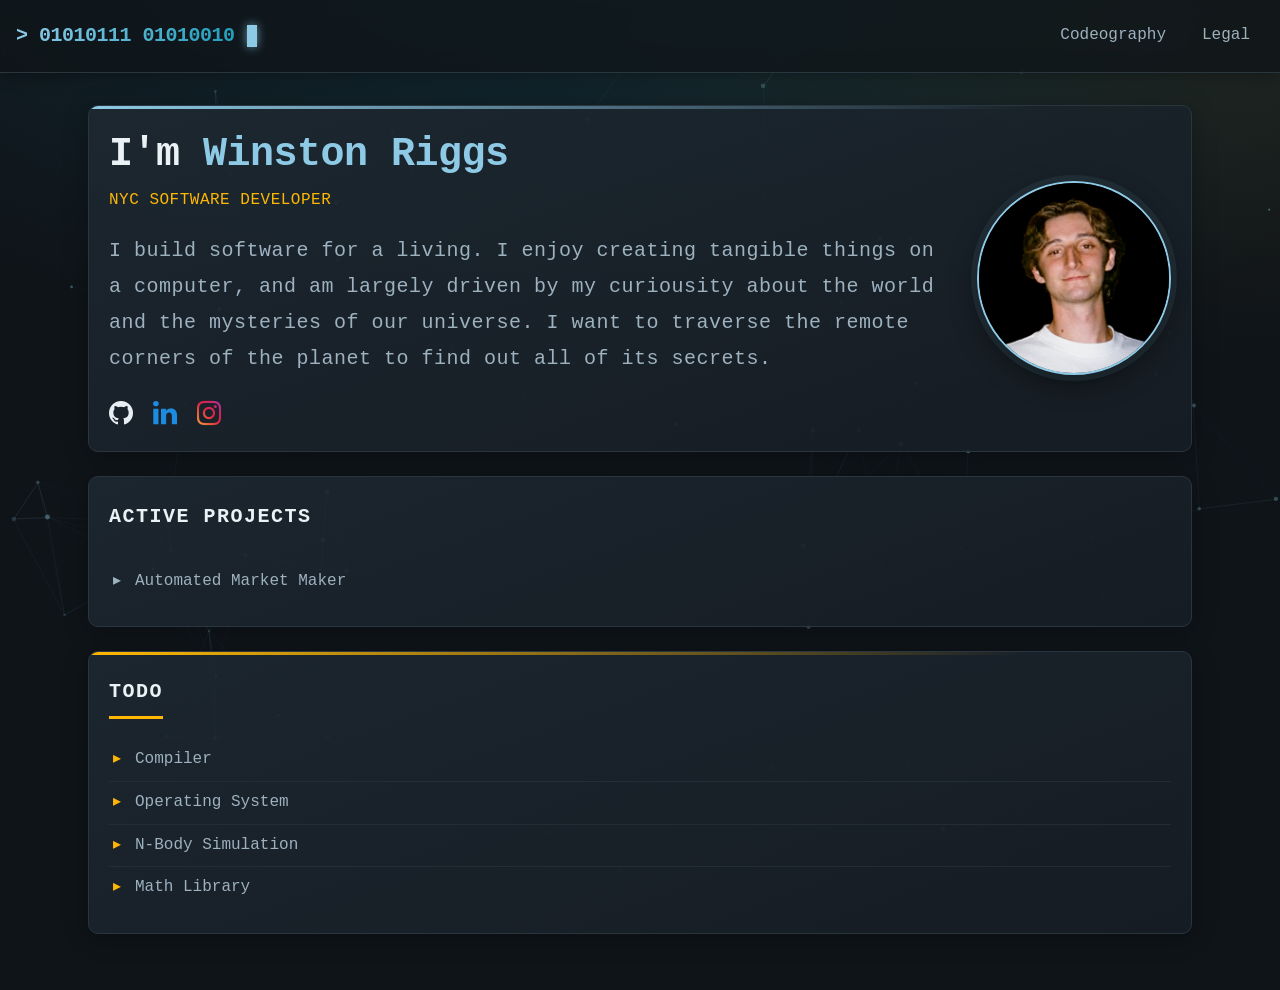
==== commit a38fe5bc: "Add Headshot" ====
--- a/index.html
+++ b/index.html
@@ -59,8 +59,8 @@
             </div>
           </div>
 
-          <!-- <img class="headshot" src="assets/images/headshot.jpg" alt="Winston Riggs"> -->
-          <div class="headshot headshot--placeholder" aria-hidden="true">WR</div>
+          <img class="headshot" src="assets/images/headshot.png" alt="Winston Riggs">
+          <!-- <div class="headshot headshot--placeholder" aria-hidden="true">WR</div> -->
         </div>
 
         <div class="working">
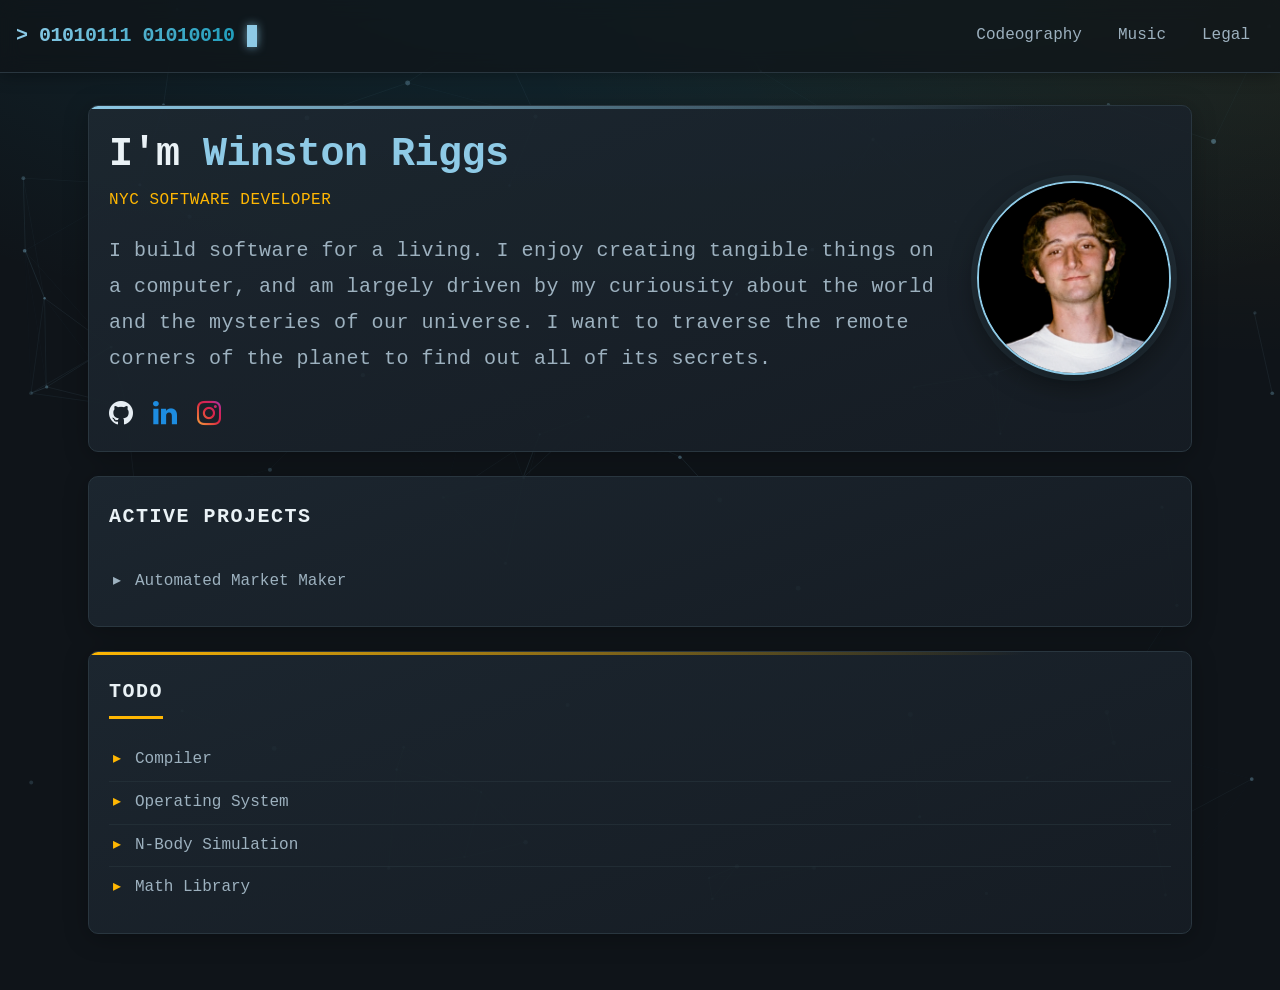
==== commit b57a037b: "music page" ====
--- a/index.html
+++ b/index.html
@@ -33,6 +33,7 @@
       <label class="nav-burger" for="nav-toggle" aria-label="Menu"></label>
       <div class="navbar">
         <a href="codeography.html">Codeography</a>
+        <a href="music.html">Music</a>
         <a href="legal.html">Legal</a>
       </div>
     </div>
